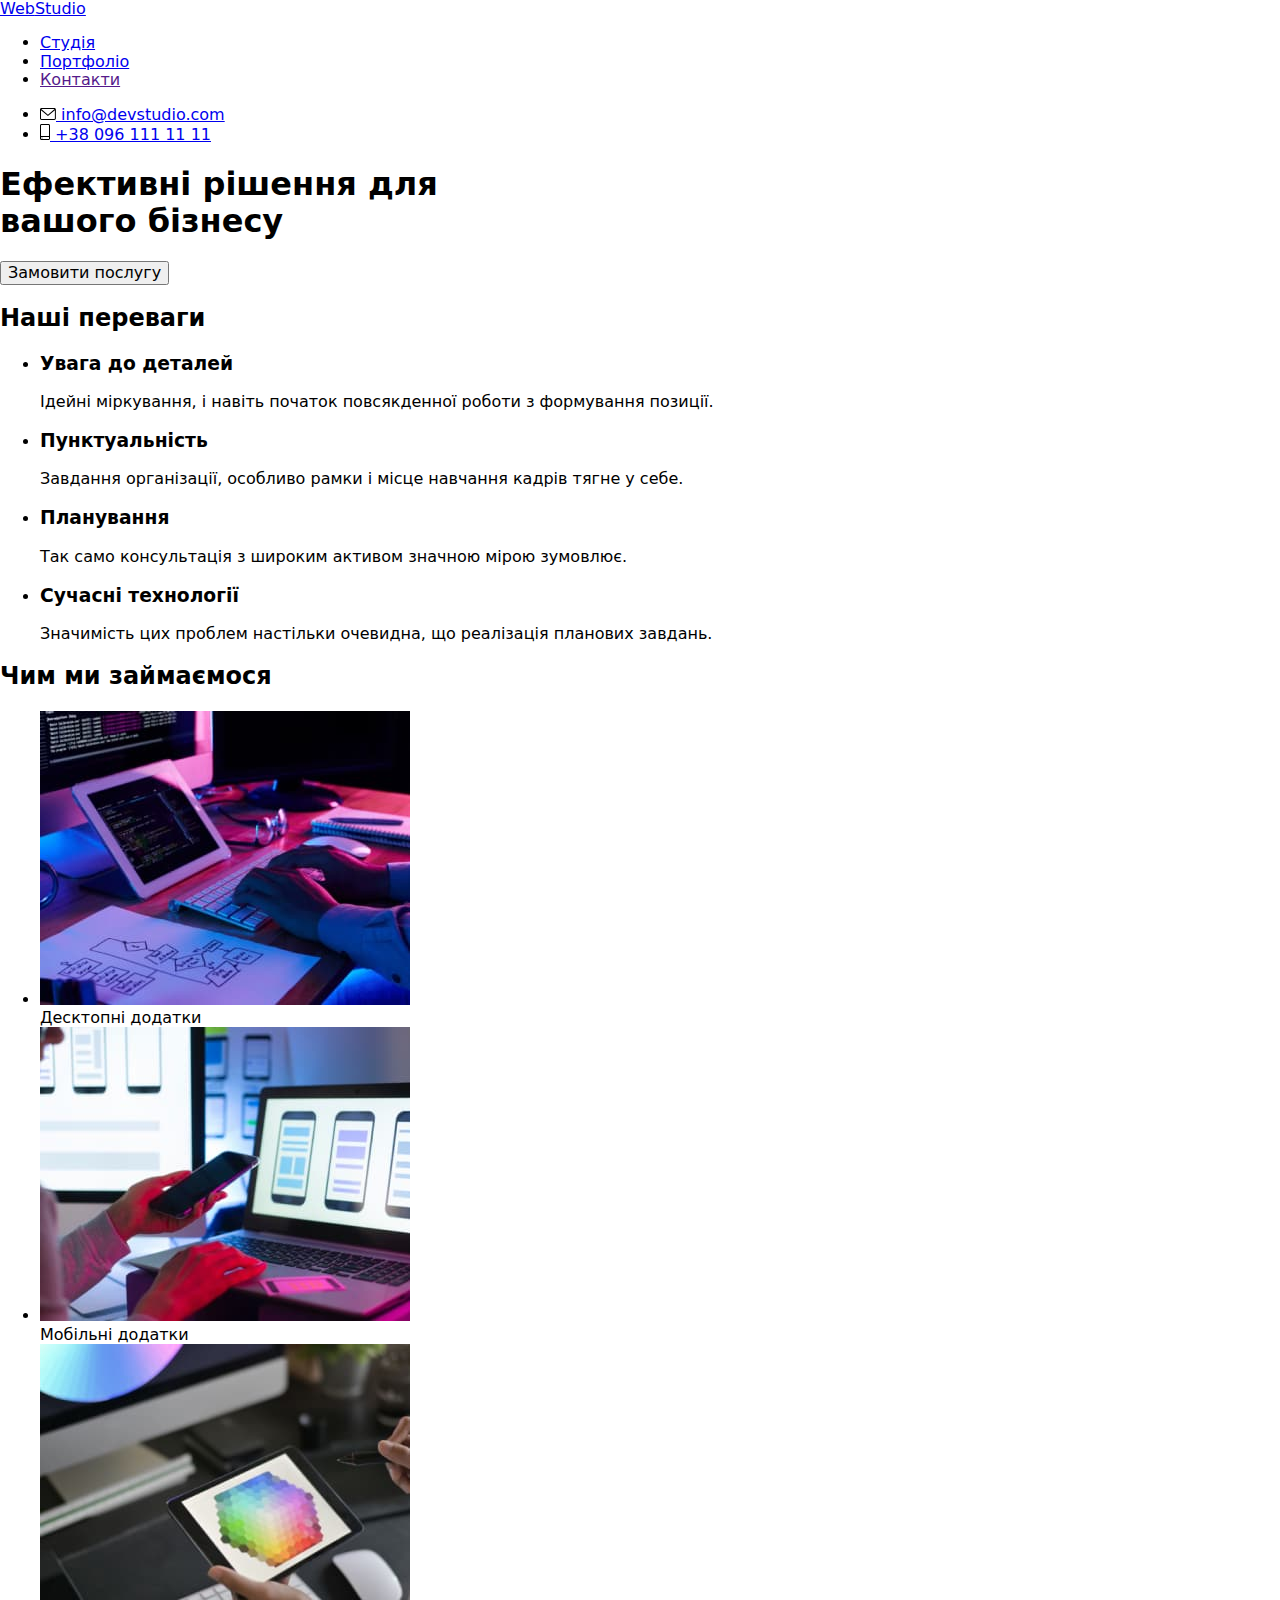
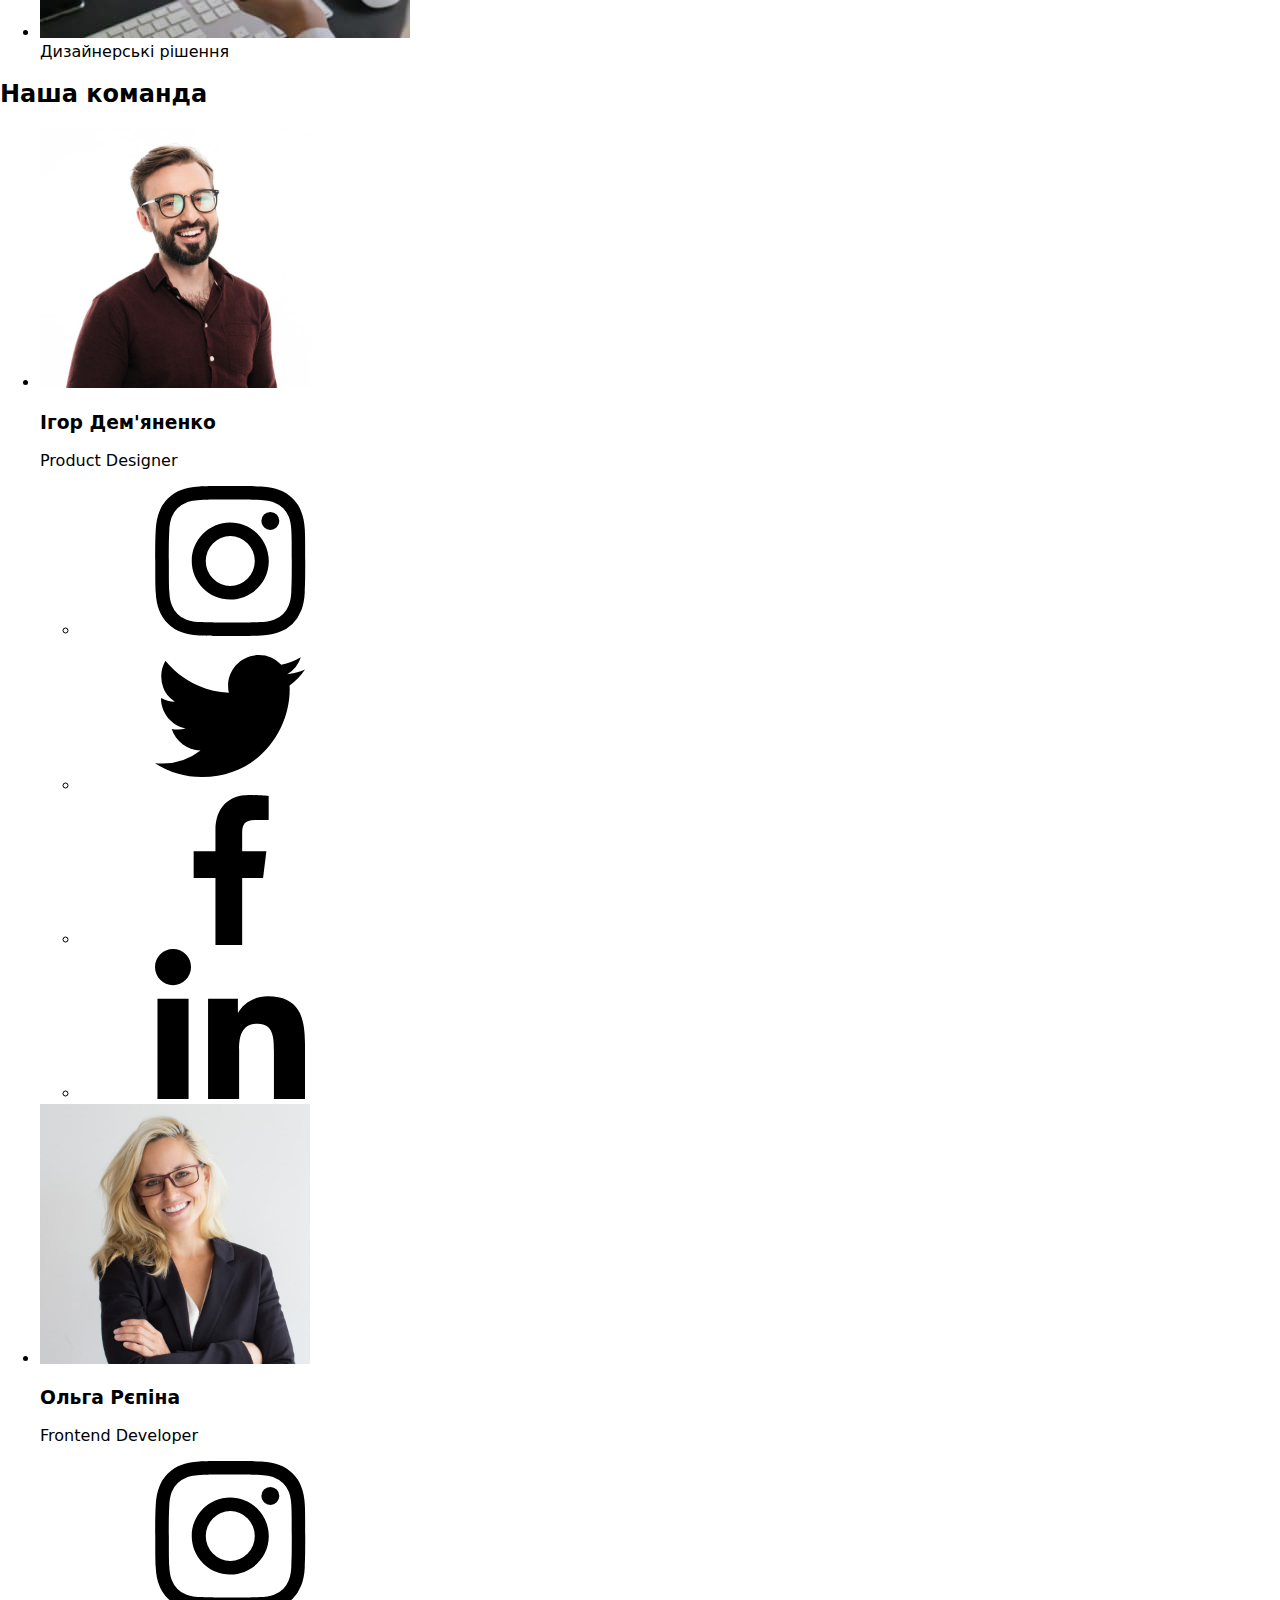
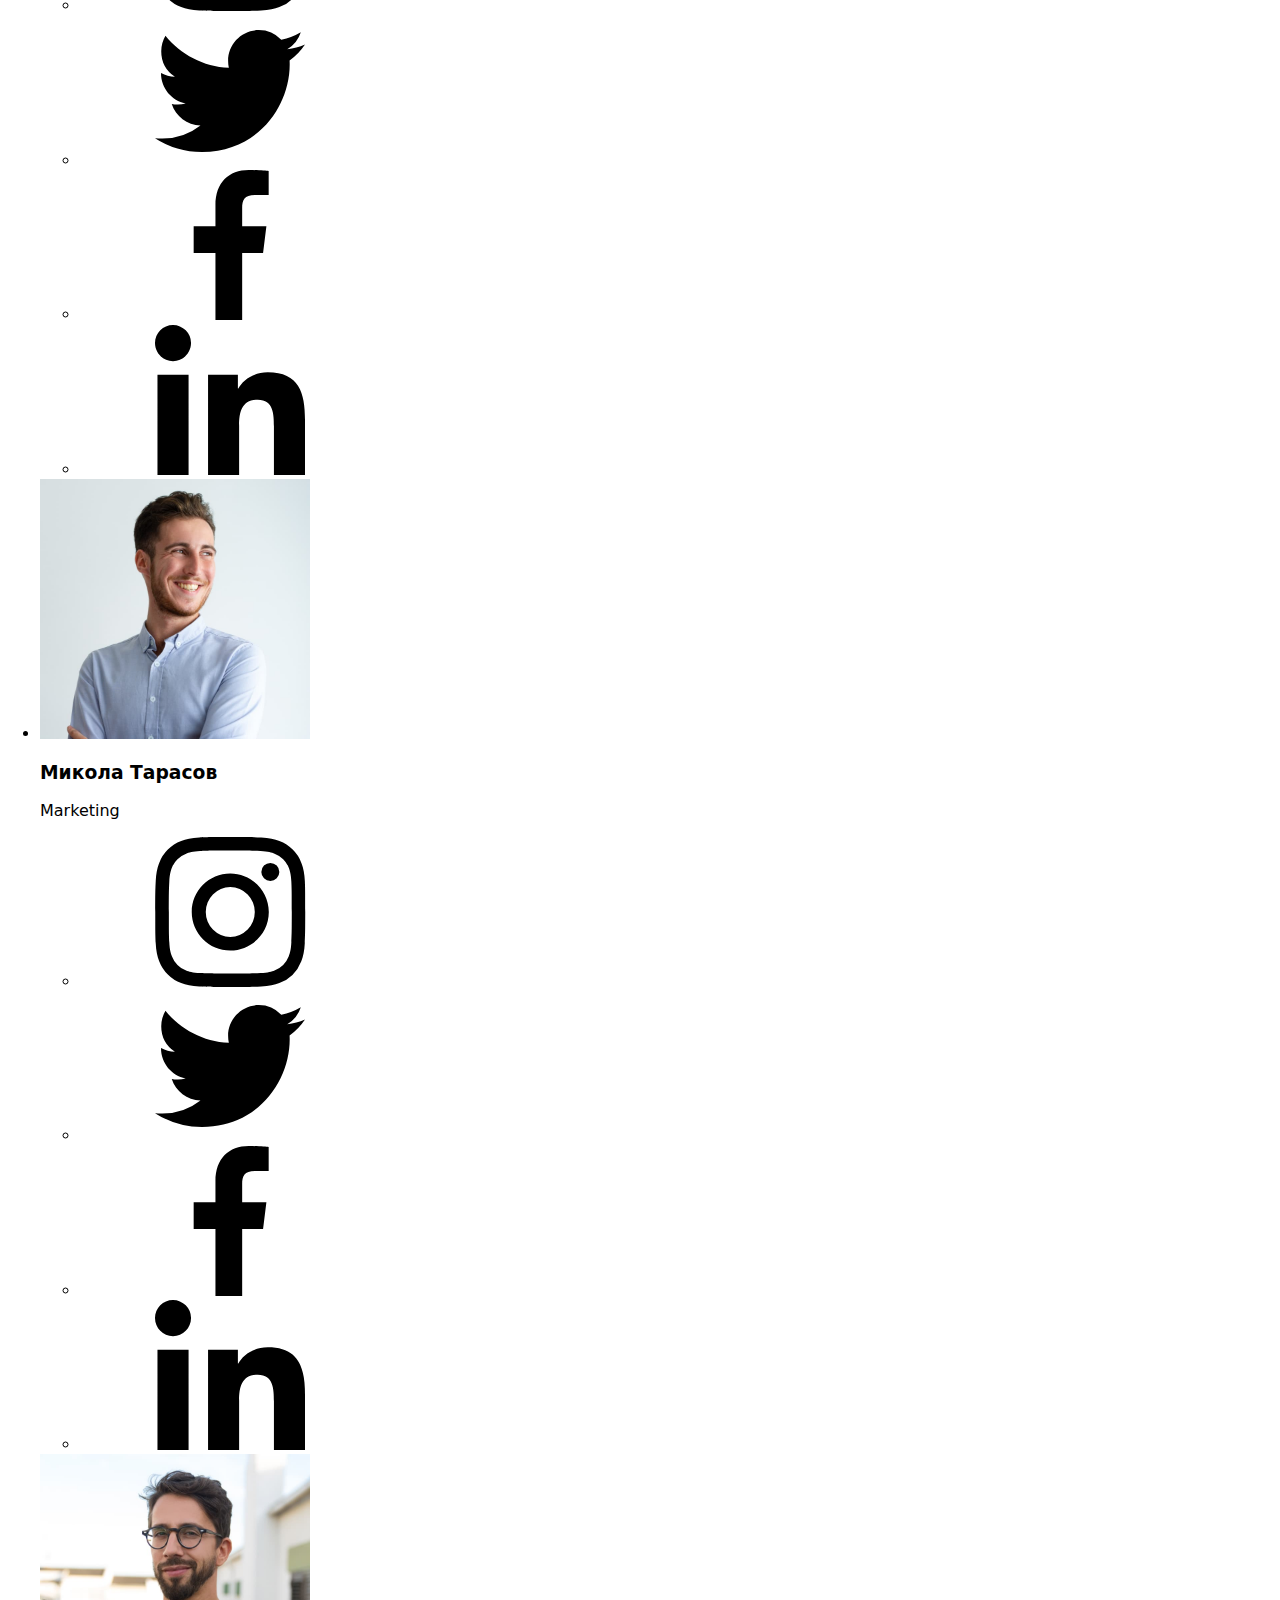
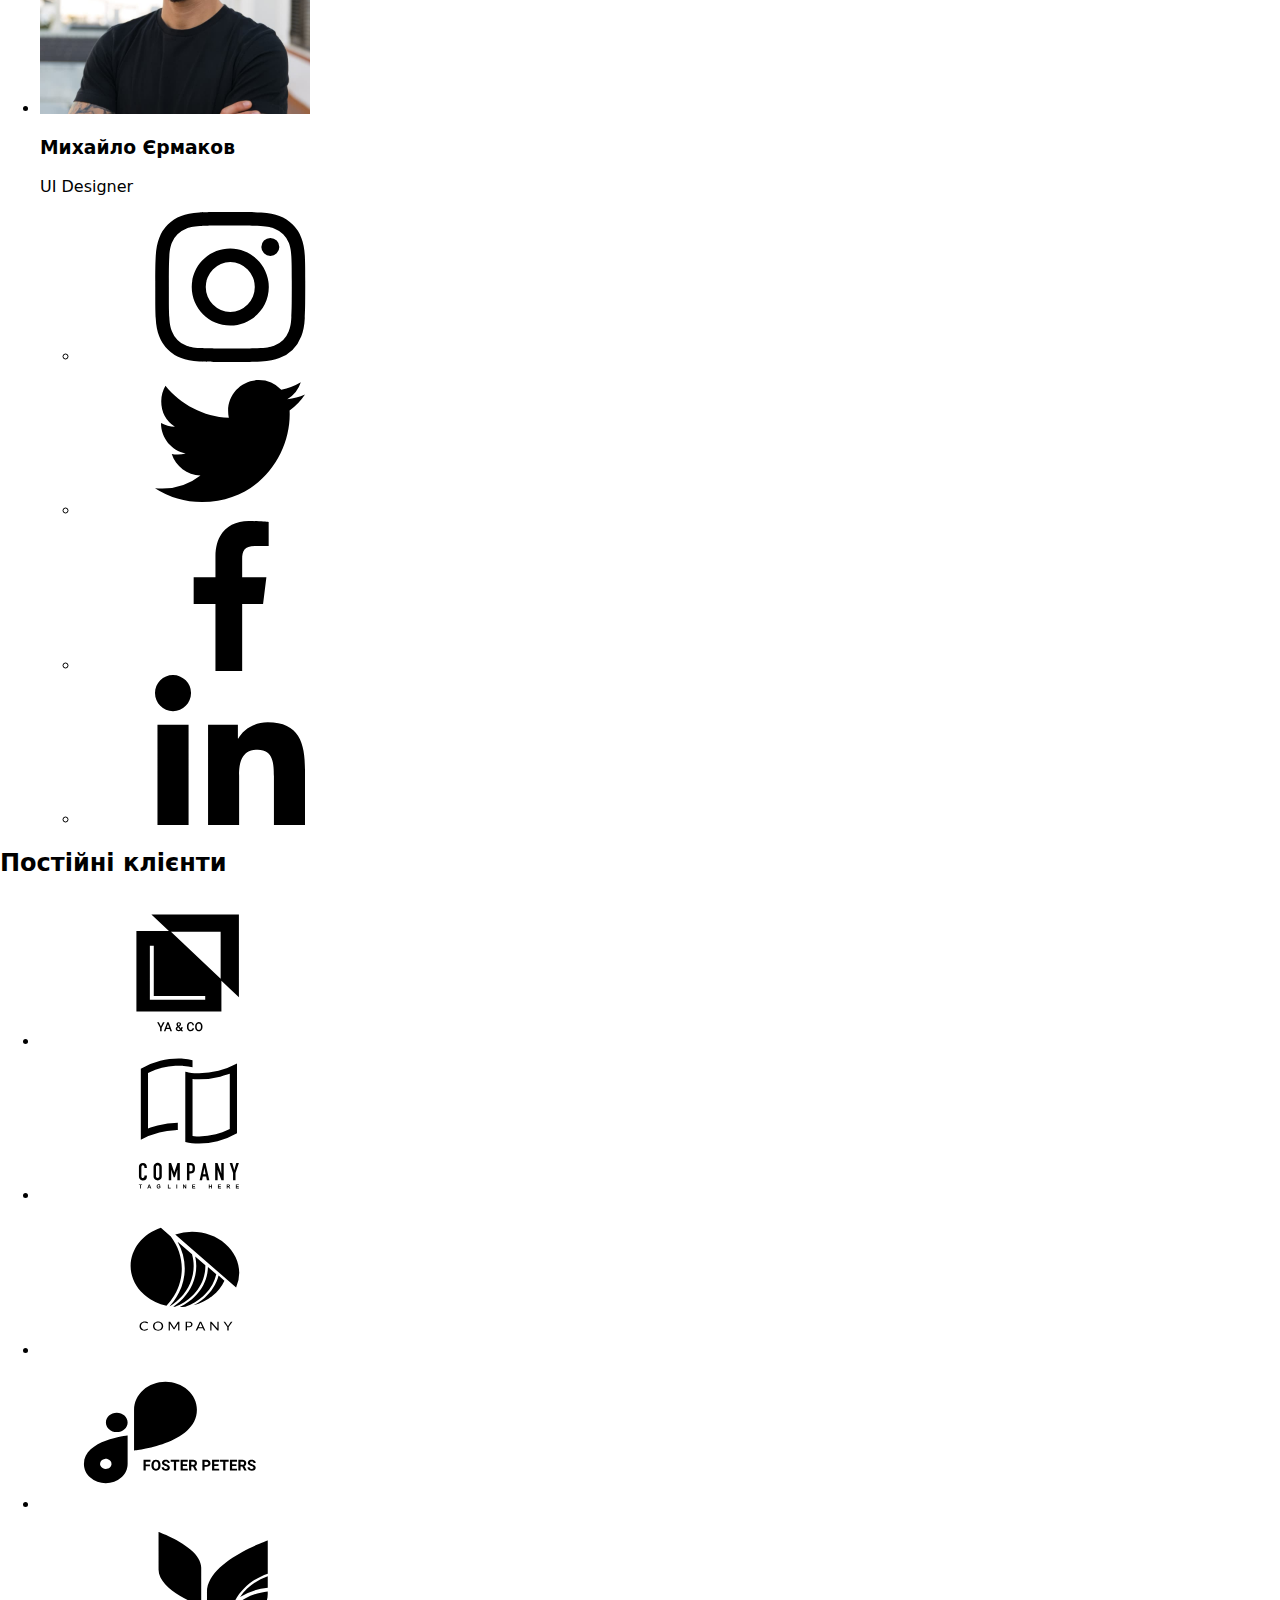
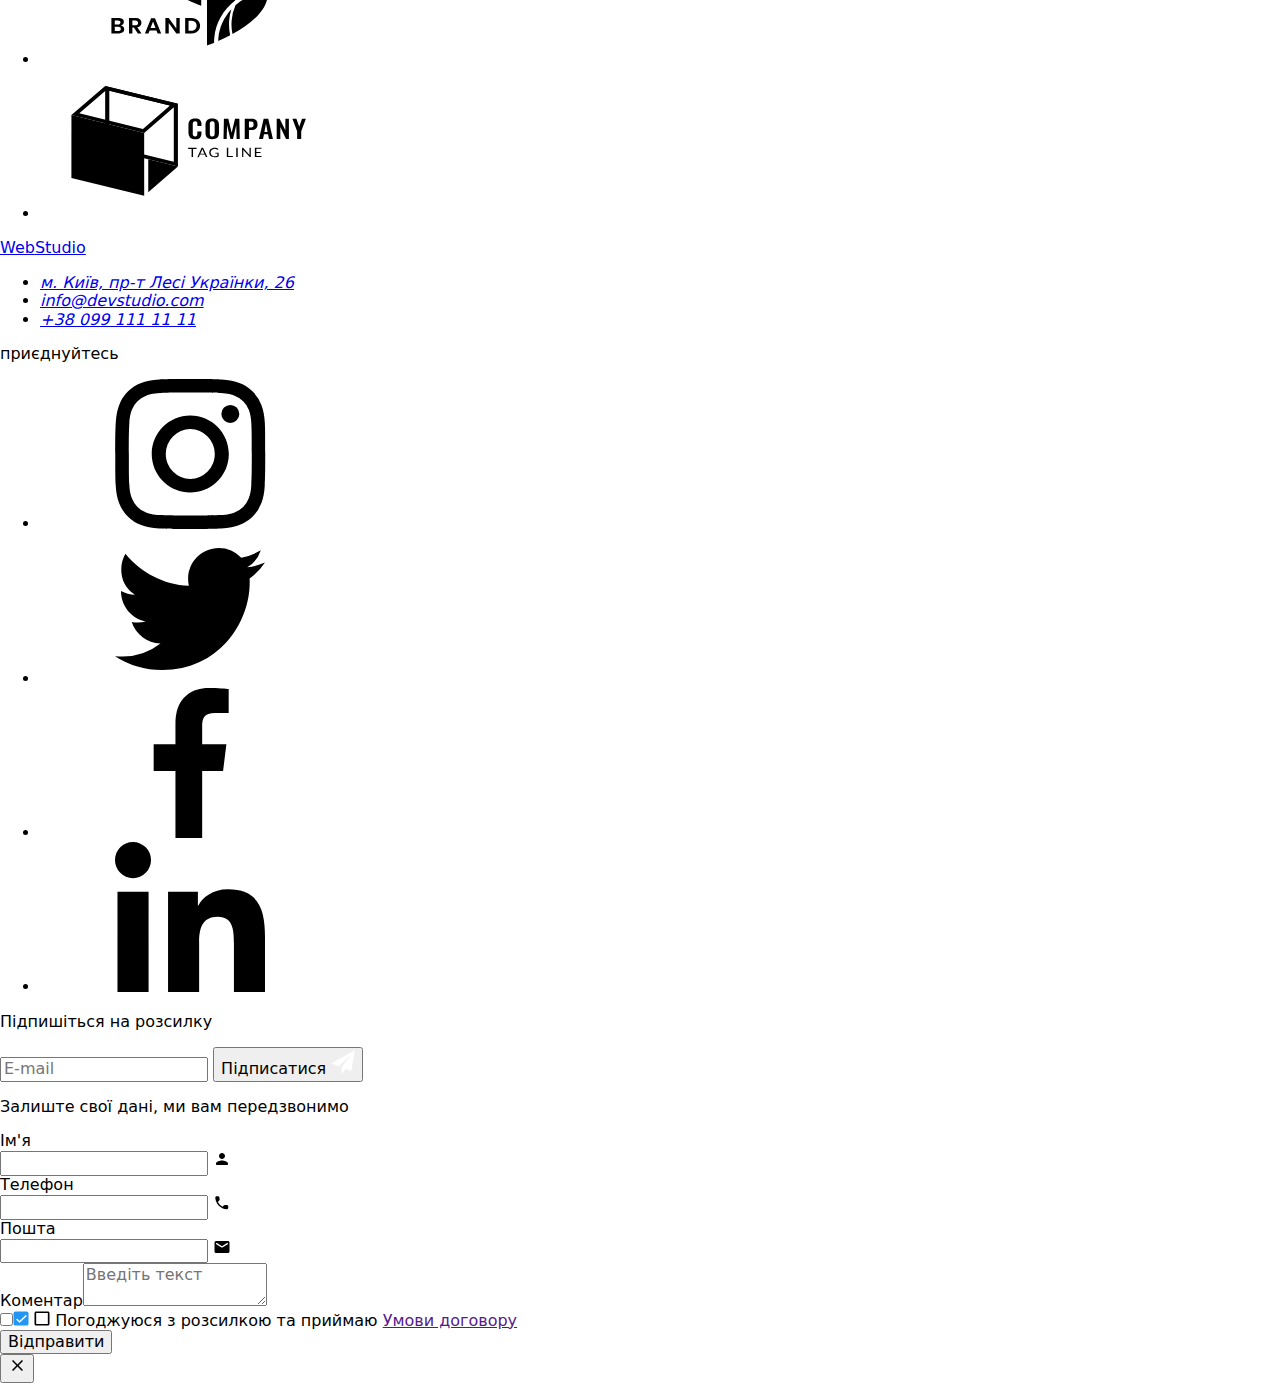
==== index.html @ 8002e923 "adds basic files" ====
<!DOCTYPE html>
<html lang="uk">
  <head>
    <meta charset="UTF-8" />
    <meta http-equiv="X-UA-Compatible" content="IE=edge" />
    <meta name="viewport" content="width=device-width, initial-scale=1.0" />
    <title>WebStudio</title>
    <link rel="preconnect" href="https://fonts.googleapis.com" />
    <link rel="preconnect" href="https://fonts.gstatic.com" crossorigin />
    <link
      href="https://fonts.googleapis.com/css2?family=Raleway:wght@700&family=Roboto:wght@400;500;700;900&display=swap"
      rel="stylesheet"
    />
    <link
      rel="stylesheet"
      href="https://cdnjs.cloudflare.com/ajax/libs/modern-normalize/1.1.0/modern-normalize.min.css"
    />
    <link rel="stylesheet" href="./dist/css/main.min.css" />
  </head>
  <body>
    <!-- шапка -->
    <header class="page-header">
      <div class="container">
        <nav class="header-nav">
          <a class="link logo" href="./index.html "> <span class="logo-start">Web</span>Studio</a>
          <ul class="list site-nav">
            <li class="item">
              <a class="link current" href="./index.html">Студія</a>
            </li>
            <li class="item">
              <a class="link" href="./portfolio.html">Портфоліо</a>
            </li>
            <li class="item"><a class="link" href="">Контакти</a></li>
          </ul>
        </nav>
        <ul class="list contacts-nav">
          <li class="item">
            <a class="link" href="mailto:info@devstudio.com">
              <svg width="16" height="12" class="envelope">
                <use href="./images/icons.svg/symbol-defs.svg#icon-envelope"></use>
              </svg>
              info@devstudio.com</a
            >
          </li>
          <li class="item">
            <a class="link" href="tel:+380961111111">
              <svg width="10" height="16" class="phone">
                <use href="./images/icons.svg/symbol-defs.svg#icon-phone"></use>
              </svg>
              +38 096 111 11 11</a
            >
          </li>
        </ul>
      </div>
    </header>
    <!-- main block -->
    <main>
      <!-- Hero -->
      <section class="hero section overlay">
        <div class="container">
          <h1 class="hero-title">
            Ефективні рішення для <br />
            вашого бізнесу
          </h1>
          <button type="button" class="hero-button" data-modal-open>Замовити послугу</button>
        </div>
      </section>
      <!-- Advantages -->
      <section class="advantages section">
        <div class="container">
          <h2 class="title visually-hidden">Нашi переваги</h2>
          <ul class="list">
            <li class="box icon-antenna">
              <h3 class="subtitle">Увага до деталей</h3>
              <p class="text">
                Ідейні міркування, і навіть початок повсякденної роботи з формування позиції.
              </p>
            </li>
            <li class="box icon-clock">
              <h3 class="subtitle">Пунктуальнiсть</h3>
              <p class="text">
                Завдання організації, особливо рамки і місце навчання кадрів тягне у себе.
              </p>
            </li>
            <li class="box icon-diagram">
              <h3 class="subtitle">Планування</h3>
              <p class="text">Так само консультація з широким активом значною мірою зумовлює.</p>
            </li>
            <li class="box icon-astronaut">
              <h3 class="subtitle">Сучаснi технологiї</h3>
              <p class="text">
                Значимість цих проблем настільки очевидна, що реалізація планових завдань.
              </p>
            </li>
          </ul>
        </div>
      </section>
      <!-- Specialization -->
      <section class="specialization section">
        <div class="container">
          <h2 class="title">Чим ми займаємося</h2>
          <ul class="list">
            <li class="item">
              <div class="thumb">
                <img
                  class="image"
                  src="./images/writing_code.jpg"
                  alt="Створюється розмітка макета"
                  width="370"
                  height="294"
                />
                <div class="thumb-description">Десктопні додатки</div>
              </div>
            </li>
            <li class="item">
              <div class="thumb">
                <img
                  class="image"
                  src="./images/choosing_interface.jpg"
                  alt="Вибирається інтерфейс"
                  width="370"
                  height="294"
                />
                <div class="thumb-description">Мобільні додатки</div>
              </div>
            </li>
            <li class="item">
              <div class="thumb">
                <img
                  class="image"
                  src="./images/choosing_color.jpg"
                  alt="Вибирається колір"
                  width="370"
                  height="294"
                />
                <div class="thumb-description">Дизайнерські рішення</div>
              </div>
            </li>
          </ul>
        </div>
      </section>
      <!-- Team -->
      <section class="team section">
        <div class="container">
          <h2 class="title">Наша команда</h2>
          <ul class="list">
            <li class="card">
              <img
                class="image"
                src="./images/img-1.jpg"
                alt="Фото Ігоря Дем'яненко"
                width="270"
                height="260"
              />
              <div class="about">
                <h3 class="subtitle">Ігор Дем'яненко</h3>
                <p class="position" lang="en">Product Designer</p>
                <ul class="list social-links">
                  <li class="item">
                    <a href="" class="link">
                      <svg class="social-links-logo">
                        <use href="./images/icons.svg/symbol-defs.svg#icon-instagram"></use>
                      </svg>
                    </a>
                  </li>
                  <li class="item">
                    <a href="" class="link">
                      <svg class="social-links-logo">
                        <use href="./images/icons.svg/symbol-defs.svg#icon-twitter"></use>
                      </svg>
                    </a>
                  </li>
                  <li class="item">
                    <a href="" class="link">
                      <svg class="social-links-logo">
                        <use href="./images/icons.svg/symbol-defs.svg#icon-facebook"></use>
                      </svg>
                    </a>
                  </li>
                  <li class="item">
                    <a href="" class="link">
                      <svg class="social-links-logo">
                        <use href="./images/icons.svg/symbol-defs.svg#icon-linkedin"></use>
                      </svg>
                    </a>
                  </li>
                </ul>
              </div>
            </li>
            <li class="card">
              <img
                class="image"
                src="./images/img-2.jpg"
                alt="Фото Ольги Рєпіної"
                width="270"
                height="260"
              />
              <div class="about">
                <h3 class="subtitle">Ольга Рєпіна</h3>
                <p class="position" lang="en">Frontend Developer</p>
                <ul class="list social-links">
                  <li class="item">
                    <a href="" class="link">
                      <svg class="social-links-logo">
                        <use href="./images/icons.svg/symbol-defs.svg#icon-instagram"></use>
                      </svg>
                    </a>
                  </li>
                  <li class="item">
                    <a href="" class="link">
                      <svg class="social-links-logo">
                        <use href="./images/icons.svg/symbol-defs.svg#icon-twitter"></use>
                      </svg>
                    </a>
                  </li>
                  <li class="item">
                    <a href="" class="link">
                      <svg class="social-links-logo">
                        <use href="./images/icons.svg/symbol-defs.svg#icon-facebook"></use>
                      </svg>
                    </a>
                  </li>
                  <li class="item">
                    <a href="" class="link">
                      <svg class="social-links-logo">
                        <use href="./images/icons.svg/symbol-defs.svg#icon-linkedin"></use>
                      </svg>
                    </a>
                  </li>
                </ul>
              </div>
            </li>
            <li class="card">
              <img
                class="image"
                src="./images/img-3.jpg"
                alt="Фото Миколи Тарасова"
                width="270"
                height="260"
              />
              <div class="about">
                <h3 class="subtitle">Микола Тарасов</h3>
                <p class="position" lang="en">Marketing</p>
                <ul class="list social-links">
                  <li class="item">
                    <a href="" class="link">
                      <svg class="social-links-logo">
                        <use href="./images/icons.svg/symbol-defs.svg#icon-instagram"></use>
                      </svg>
                    </a>
                  </li>
                  <li class="item">
                    <a href="" class="link">
                      <svg class="social-links-logo">
                        <use href="./images/icons.svg/symbol-defs.svg#icon-twitter"></use>
                      </svg>
                    </a>
                  </li>
                  <li class="item">
                    <a href="" class="link">
                      <svg class="social-links-logo">
                        <use href="./images/icons.svg/symbol-defs.svg#icon-facebook"></use>
                      </svg>
                    </a>
                  </li>
                  <li class="item">
                    <a href="" class="link">
                      <svg class="social-links-logo">
                        <use href="./images/icons.svg/symbol-defs.svg#icon-linkedin"></use>
                      </svg>
                    </a>
                  </li>
                </ul>
              </div>
            </li>
            <li class="card">
              <img
                class="image"
                src="./images/img-4.jpg"
                alt="Фото Михайла Єрмакова"
                width="270"
                height="260"
              />
              <div class="about">
                <h3 class="subtitle">Михайло Єрмаков</h3>
                <p class="position" lang="en">UI Designer</p>
                <ul class="list social-links">
                  <li class="item">
                    <a href="" class="link">
                      <svg class="social-links-logo">
                        <use href="./images/icons.svg/symbol-defs.svg#icon-instagram"></use>
                      </svg>
                    </a>
                  </li>
                  <li class="item">
                    <a href="" class="link">
                      <svg class="social-links-logo">
                        <use href="./images/icons.svg/symbol-defs.svg#icon-twitter"></use>
                      </svg>
                    </a>
                  </li>
                  <li class="item">
                    <a href="" class="link">
                      <svg class="social-links-logo">
                        <use href="./images/icons.svg/symbol-defs.svg#icon-facebook"></use>
                      </svg>
                    </a>
                  </li>
                  <li class="item">
                    <a href="" class="link">
                      <svg class="social-links-logo">
                        <use href="./images/icons.svg/symbol-defs.svg#icon-linkedin"></use>
                      </svg>
                    </a>
                  </li>
                </ul>
              </div>
            </li>
          </ul>
        </div>
      </section>
      <!-- Clients -->
      <section class="section clients">
        <div class="container">
          <h2 class="title">Постійні клієнти</h2>
          <ul class="list clients-list">
            <li class="item">
              <a href="" class="link">
                <svg class="clients-logo">
                  <use href="./images/icons.svg/symbol-defs.svg#icon-logo-1"></use>
                </svg>
              </a>
            </li>
            <li class="item">
              <a href="" class="link">
                <svg class="clients-logo">
                  <use href="./images/icons.svg/symbol-defs.svg#icon-logo-2"></use>
                </svg>
              </a>
            </li>
            <li class="item">
              <a href="" class="link">
                <svg class="clients-logo">
                  <use href="./images/icons.svg/symbol-defs.svg#icon-logo-3"></use>
                </svg>
              </a>
            </li>
            <li class="item">
              <a href="" class="link">
                <svg class="clients-logo">
                  <use href="./images/icons.svg/symbol-defs.svg#icon-logo-4"></use>
                </svg>
              </a>
            </li>
            <li class="item">
              <a href="" class="link">
                <svg class="clients-logo">
                  <use href="./images/icons.svg/symbol-defs.svg#icon-logo-5"></use>
                </svg>
              </a>
            </li>
            <li class="item">
              <a href="" class="link">
                <svg class="clients-logo">
                  <use href="./images/icons.svg/symbol-defs.svg#icon-logo-6"></use>
                </svg>
              </a>
            </li>
          </ul>
        </div>
      </section>
    </main>
    <!-- Footer -->
    <footer class="page-footer">
      <div class="container">
        <div>
          <a class="link logo" href="./index.html"
            ><span class="logo-start">Web</span><span class="logo-end">Studio</span></a
          >
          <address class="address-nav">
            <ul class="list">
              <li class="item">
                <a
                  class="link map"
                  href="https://goo.gl/maps/hFDBtTGMjcZhoMpHA"
                  target="_blank"
                  rel="noopener noreferrer nofollow"
                >
                  м. Київ, пр-т Лесі Українки, 26</a
                >
              </li>
              <li class="item">
                <a class="link contact" href="mailto:info@devstudio.com">info@devstudio.com</a>
              </li>
              <li class="item">
                <a class="link contact" href="tel:+380991111111">+38 099 111 11 11</a>
              </li>
            </ul>
          </address>
        </div>

        <div class="join-us">
          <p class="join-us-title">приєднуйтесь</p>
          <ul class="list social-links">
            <li class="item">
              <a href="" class="link">
                <svg class="social-links-logo">
                  <use href="./images/icons.svg/symbol-defs.svg#icon-instagram"></use>
                </svg>
              </a>
            </li>
            <li class="item">
              <a href="" class="link">
                <svg class="social-links-logo">
                  <use href="./images/icons.svg/symbol-defs.svg#icon-twitter"></use>
                </svg>
              </a>
            </li>
            <li class="item">
              <a href="" class="link">
                <svg class="social-links-logo">
                  <use href="./images/icons.svg/symbol-defs.svg#icon-facebook"></use>
                </svg>
              </a>
            </li>
            <li class="item">
              <a href="" class="link">
                <svg class="social-links-logo">
                  <use href="./images/icons.svg/symbol-defs.svg#icon-linkedin"></use>
                </svg>
              </a>
            </li>
          </ul>
        </div>
        <div class="follow-us">
          <p class="follow-us-title">Підпишіться на розсилку</p>
          <form name="follow-us" class="follow-us-form">
            <label name="email" for="email"></label>
            <input
              type="email"
              name="email"
              placeholder="E-mail"
              class="follow-us-input"
              id="email"
            />
            <button type="submit" class="send-btn">
              Підписатися
              <svg class="send-icon" width="24" height="24">
                <use href="./images/icons.svg/symbol-defs.svg#icon-send"></use>
              </svg>
            </button>
          </form>
        </div>
      </div>
    </footer>

    <div class="backdrop is-hidden" data-modal>
      <div class="modal">
        <p class="modal-title">Залиште свої дані, ми вам передзвонимо</p>
        <form name="modal-form" class="modal-form">
          <label name="name" class="form-label" for="user-name">Ім'я</label>
          <div class="form-field">
            <input type="text" name="name" class="form-input" id="user-name" />
            <svg class="icon" width="18" height="18">
              <use href="./images/icons.svg/symbol-defs.svg#icon-person"></use>
            </svg>
          </div>

          <label name="phone" class="form-label" for="phone-number">Телефон </label>
          <div class="form-field">
            <input type="tel" name="phone" class="form-input" id="phone-number" />
            <svg class="icon" width="18" height="18">
              <use href="./images/icons.svg/symbol-defs.svg#icon-telephone"></use>
            </svg>
          </div>

          <label name="email" class="form-label" for="email-address">Пошта</label>
          <div class="form-field">
            <input type="email" name="email" class="form-input" id="email-address" />
            <svg class="icon" width="18" height="18">
              <use href="./images/icons.svg/symbol-defs.svg#icon-email"></use>
            </svg>
          </div>
          <label name="comment" class="form-label"
            >Коментар<textarea
              type="text"
              class="form-textarea"
              placeholder="Введіть текст"
            ></textarea>
          </label>
          <div class="agreement-wrapper">
            <label name="agreement" class="agreement-label"
              ><input type="checkbox" name="agree" class="checkbox-input visually-hidden" /><svg
                class="icon-check"
                width="16"
                height="15"
              >
                <use href="./images/icons.svg/symbol-defs.svg#icon-check"></use>
              </svg>
              <svg class="icon-vector" width="16" height="15">
                <use href="./images/icons.svg/symbol-defs.svg#icon-vector"></use>
              </svg>

              Погоджуюся з розсилкою та приймаю
              <a href="" class="terms">Умови договору</a>
            </label>
          </div>

          <button type="submit" class="submit-btn">Відправити</button>
        </form>
        <button class="close-btn" data-modal-close>
          <svg class="close-btn-icon" width="18" height="18">
            <use href="./images/icons.svg/symbol-defs.svg#icon-close"></use>
          </svg>
        </button>
      </div>
    </div>
    <script src="./js/modal.js"></script>
  </body>
</html>
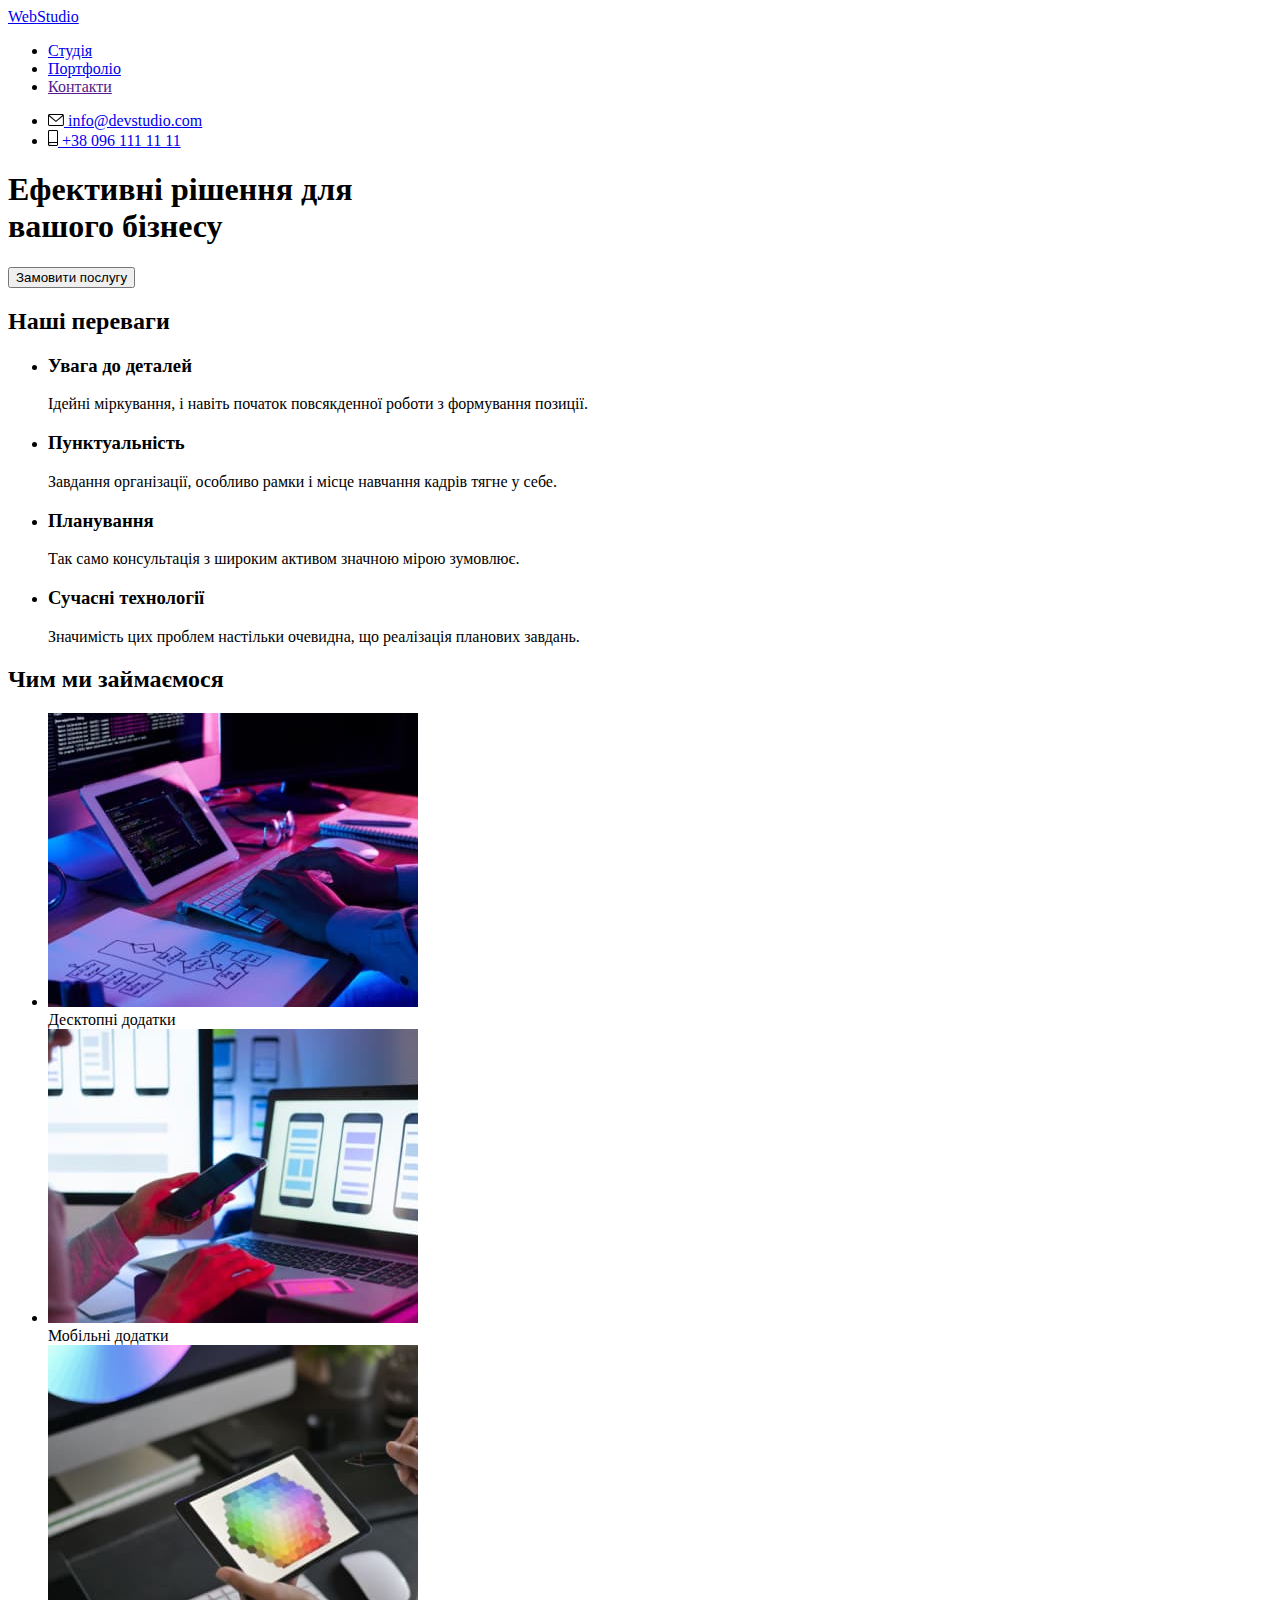
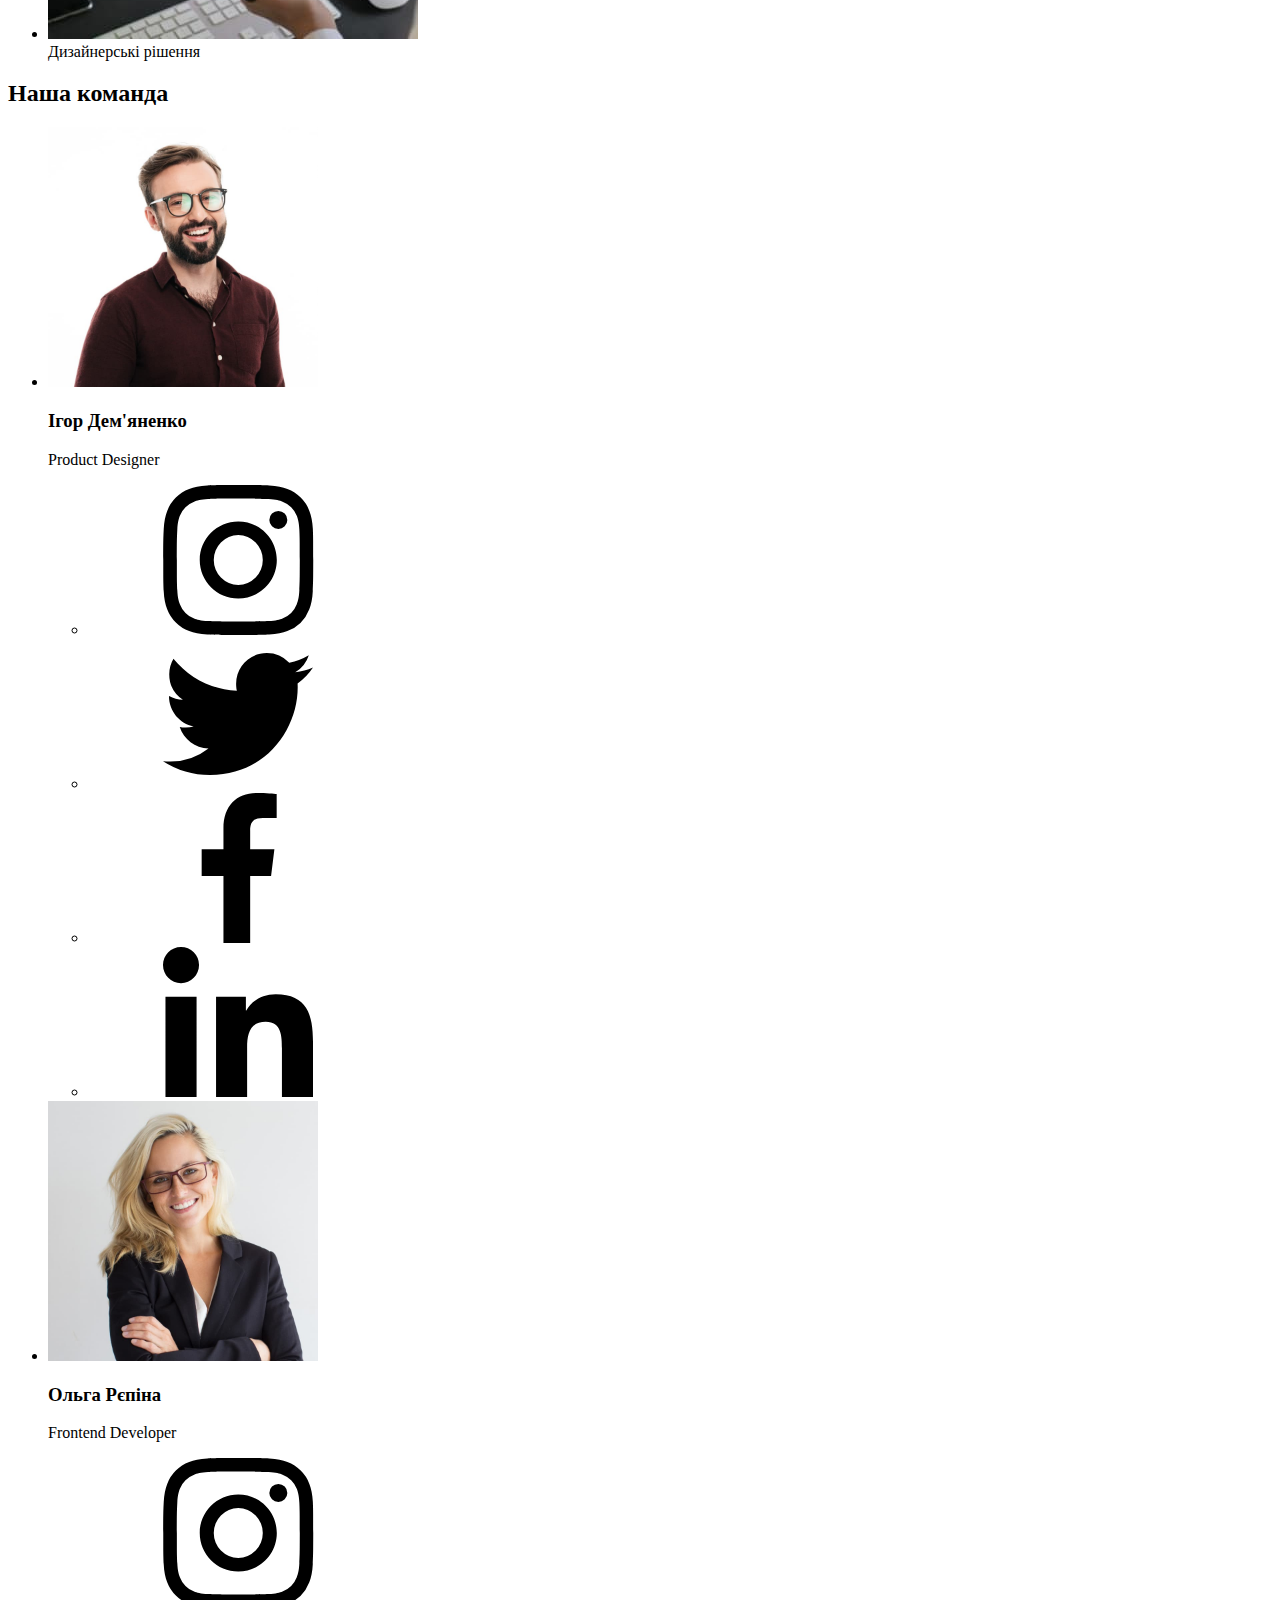
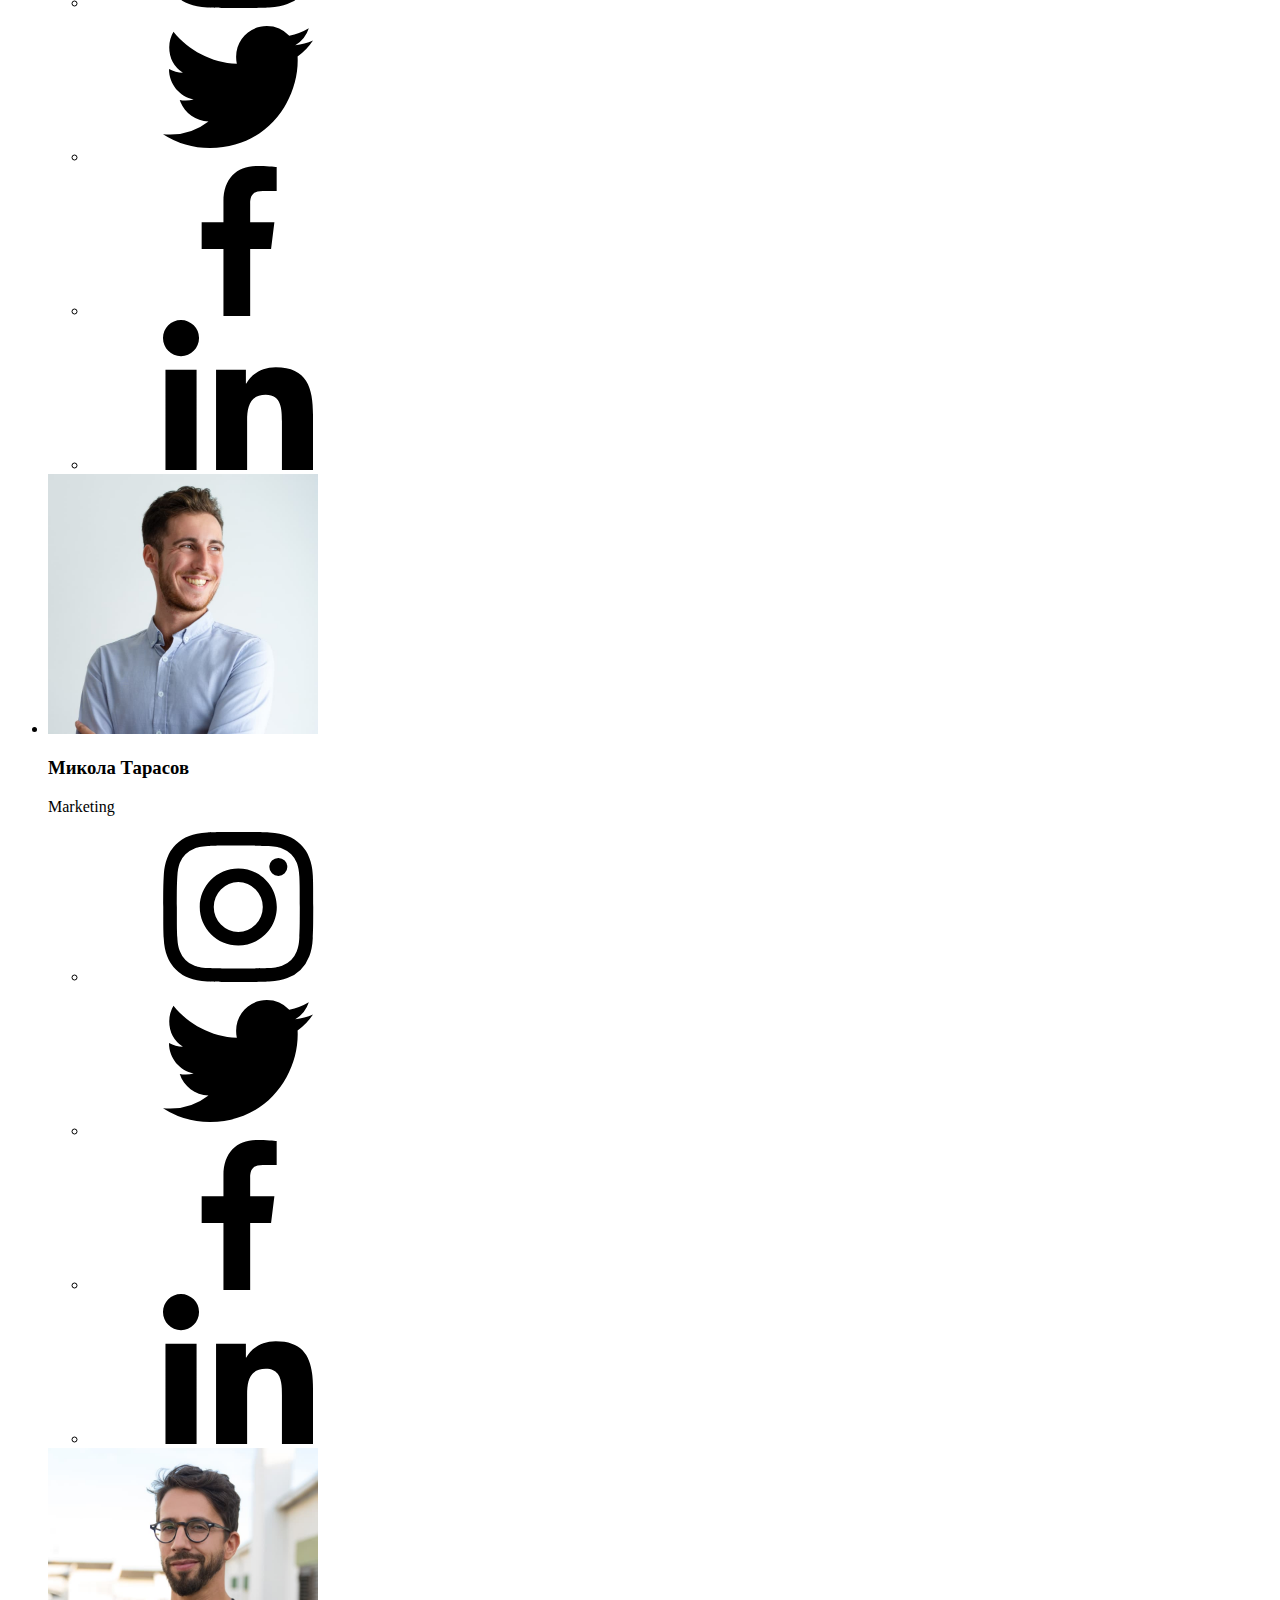
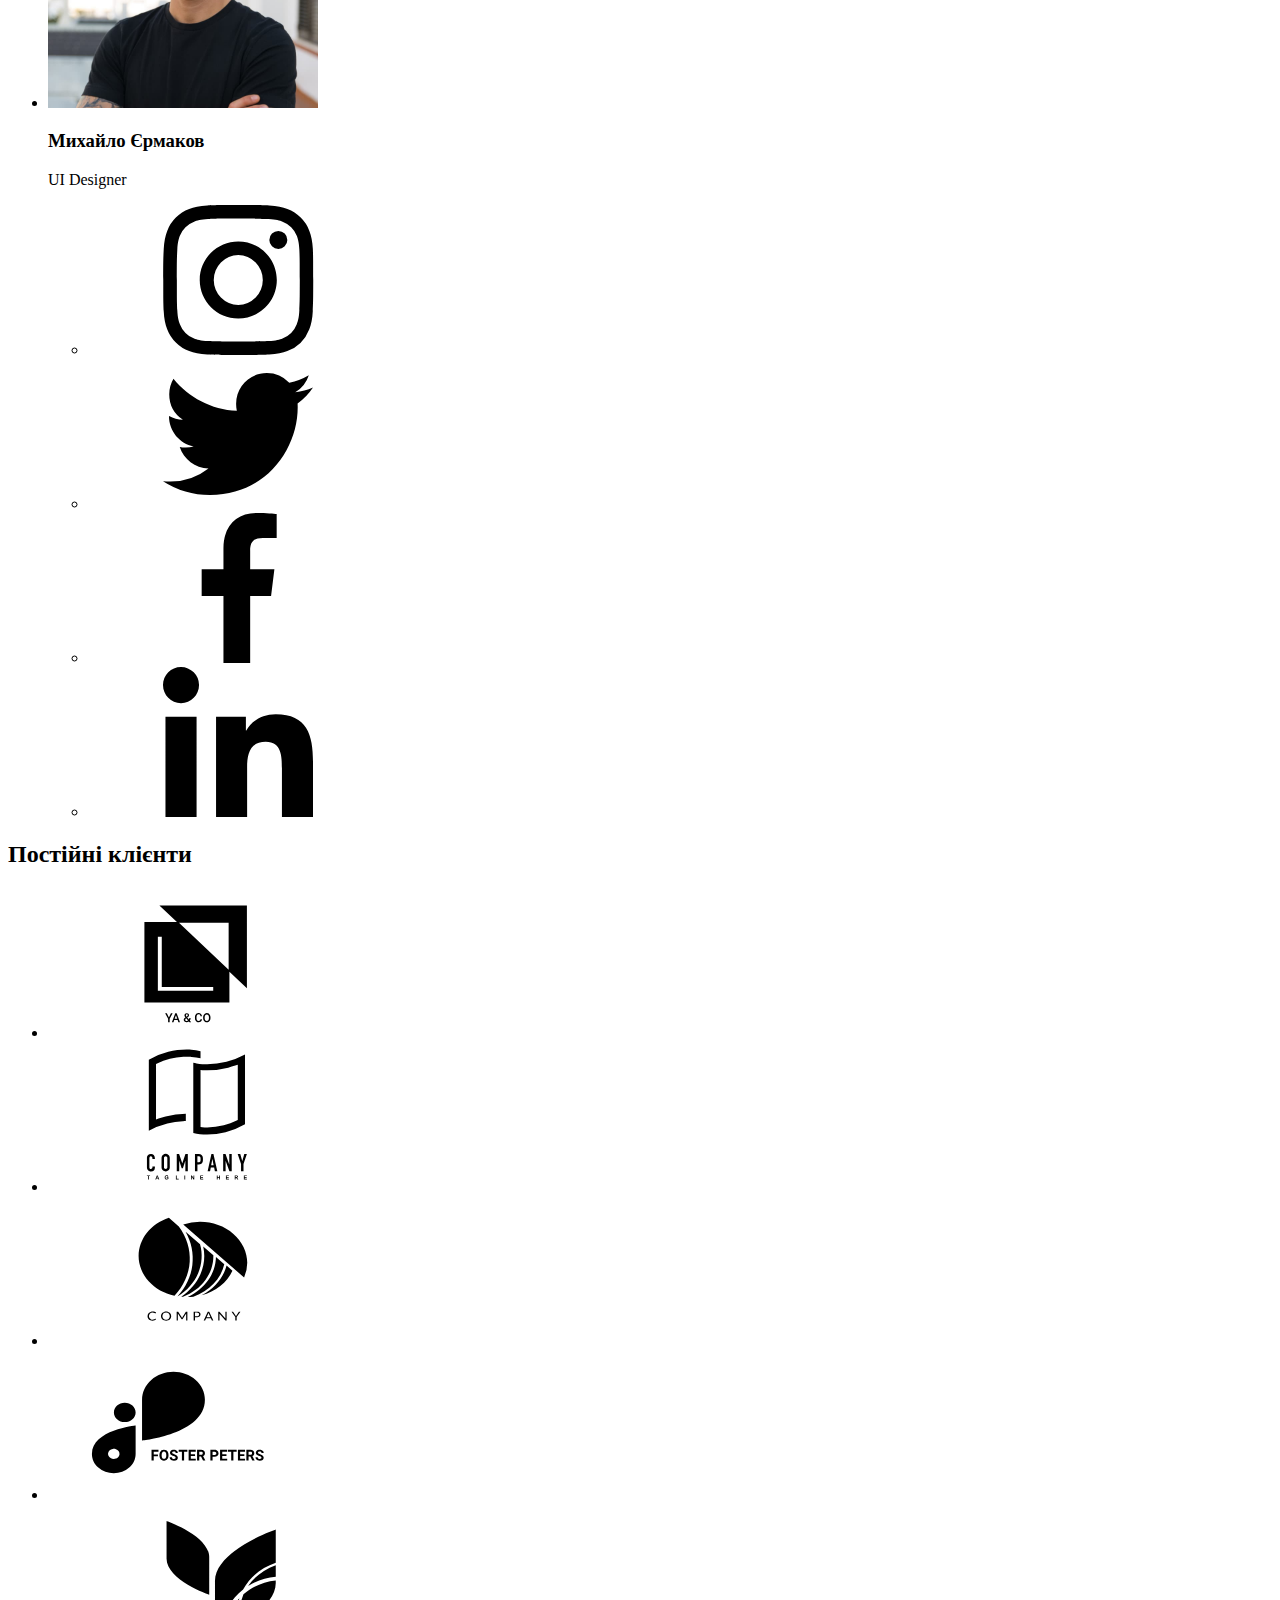
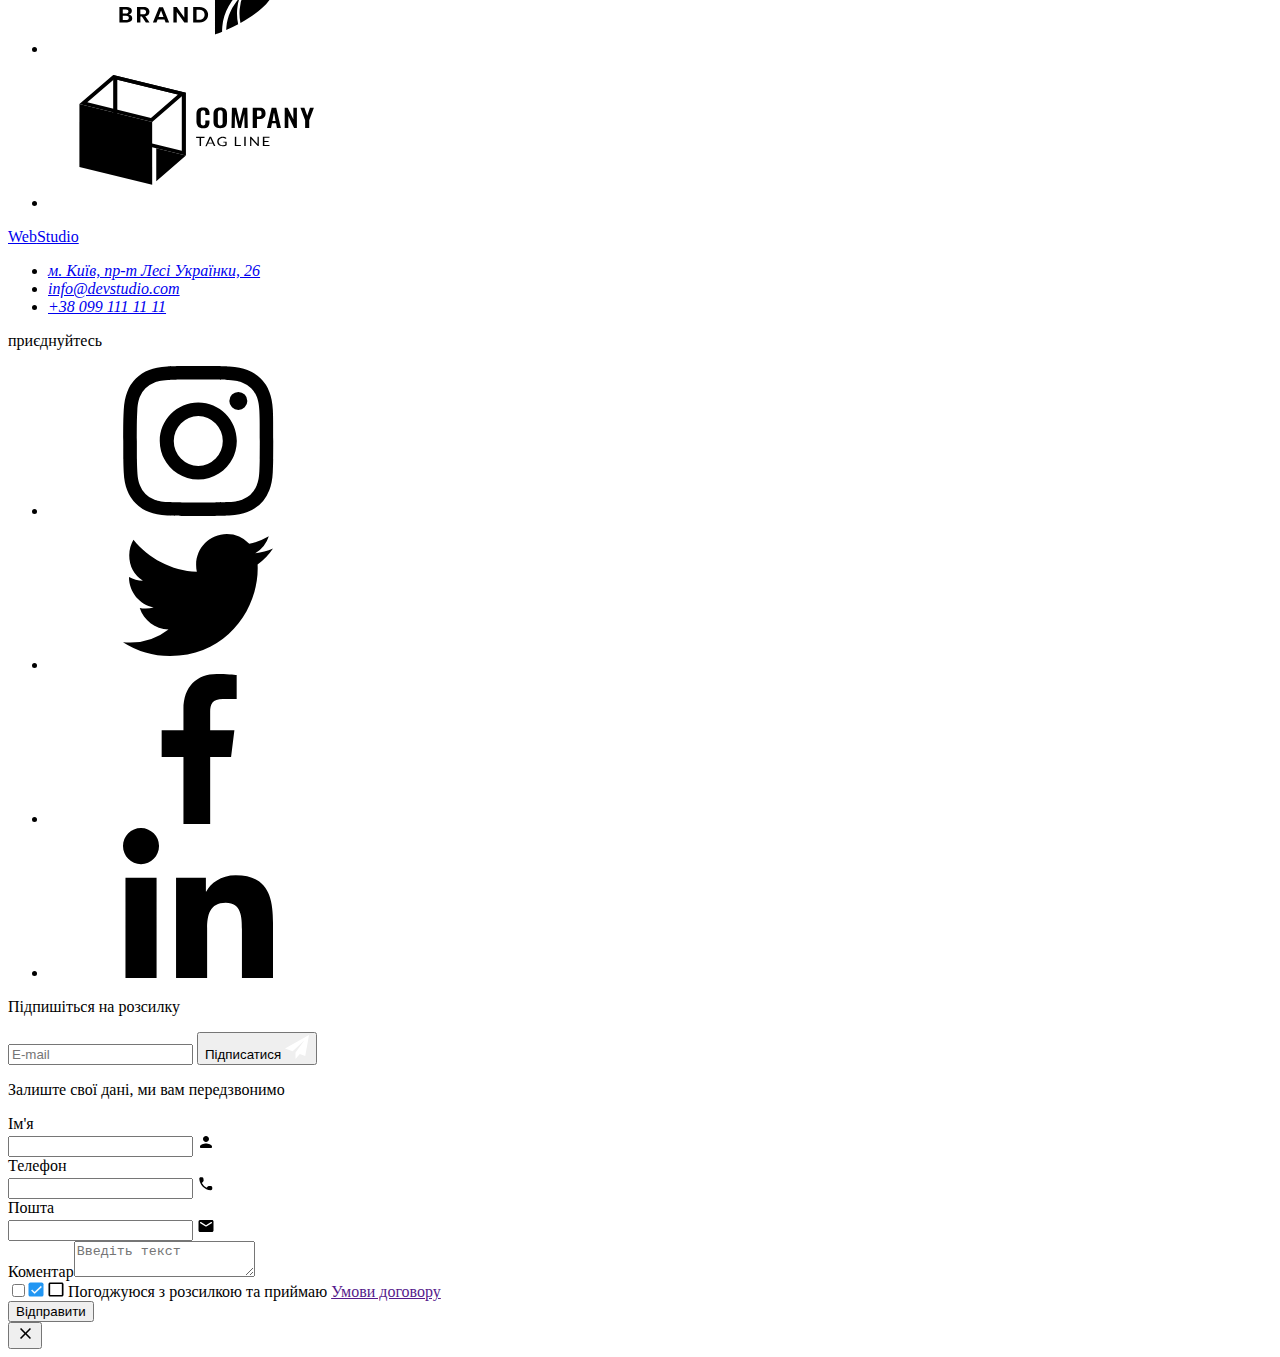
==== commit 16aa40f1: "adds utils, base, portfolio components" ====
--- a/index.html
+++ b/index.html
@@ -5,16 +5,6 @@
     <meta http-equiv="X-UA-Compatible" content="IE=edge" />
     <meta name="viewport" content="width=device-width, initial-scale=1.0" />
     <title>WebStudio</title>
-    <link rel="preconnect" href="https://fonts.googleapis.com" />
-    <link rel="preconnect" href="https://fonts.gstatic.com" crossorigin />
-    <link
-      href="https://fonts.googleapis.com/css2?family=Raleway:wght@700&family=Roboto:wght@400;500;700;900&display=swap"
-      rel="stylesheet"
-    />
-    <link
-      rel="stylesheet"
-      href="https://cdnjs.cloudflare.com/ajax/libs/modern-normalize/1.1.0/modern-normalize.min.css"
-    />
     <link rel="stylesheet" href="./dist/css/main.min.css" />
   </head>
   <body>
@@ -68,7 +58,7 @@
       <!-- Advantages -->
       <section class="advantages section">
         <div class="container">
-          <h2 class="title visually-hidden">Нашi переваги</h2>
+          <h2 class="title title--visually-hidden">Нашi переваги</h2>
           <ul class="list">
             <li class="box icon-antenna">
               <h3 class="subtitle">Увага до деталей</h3>
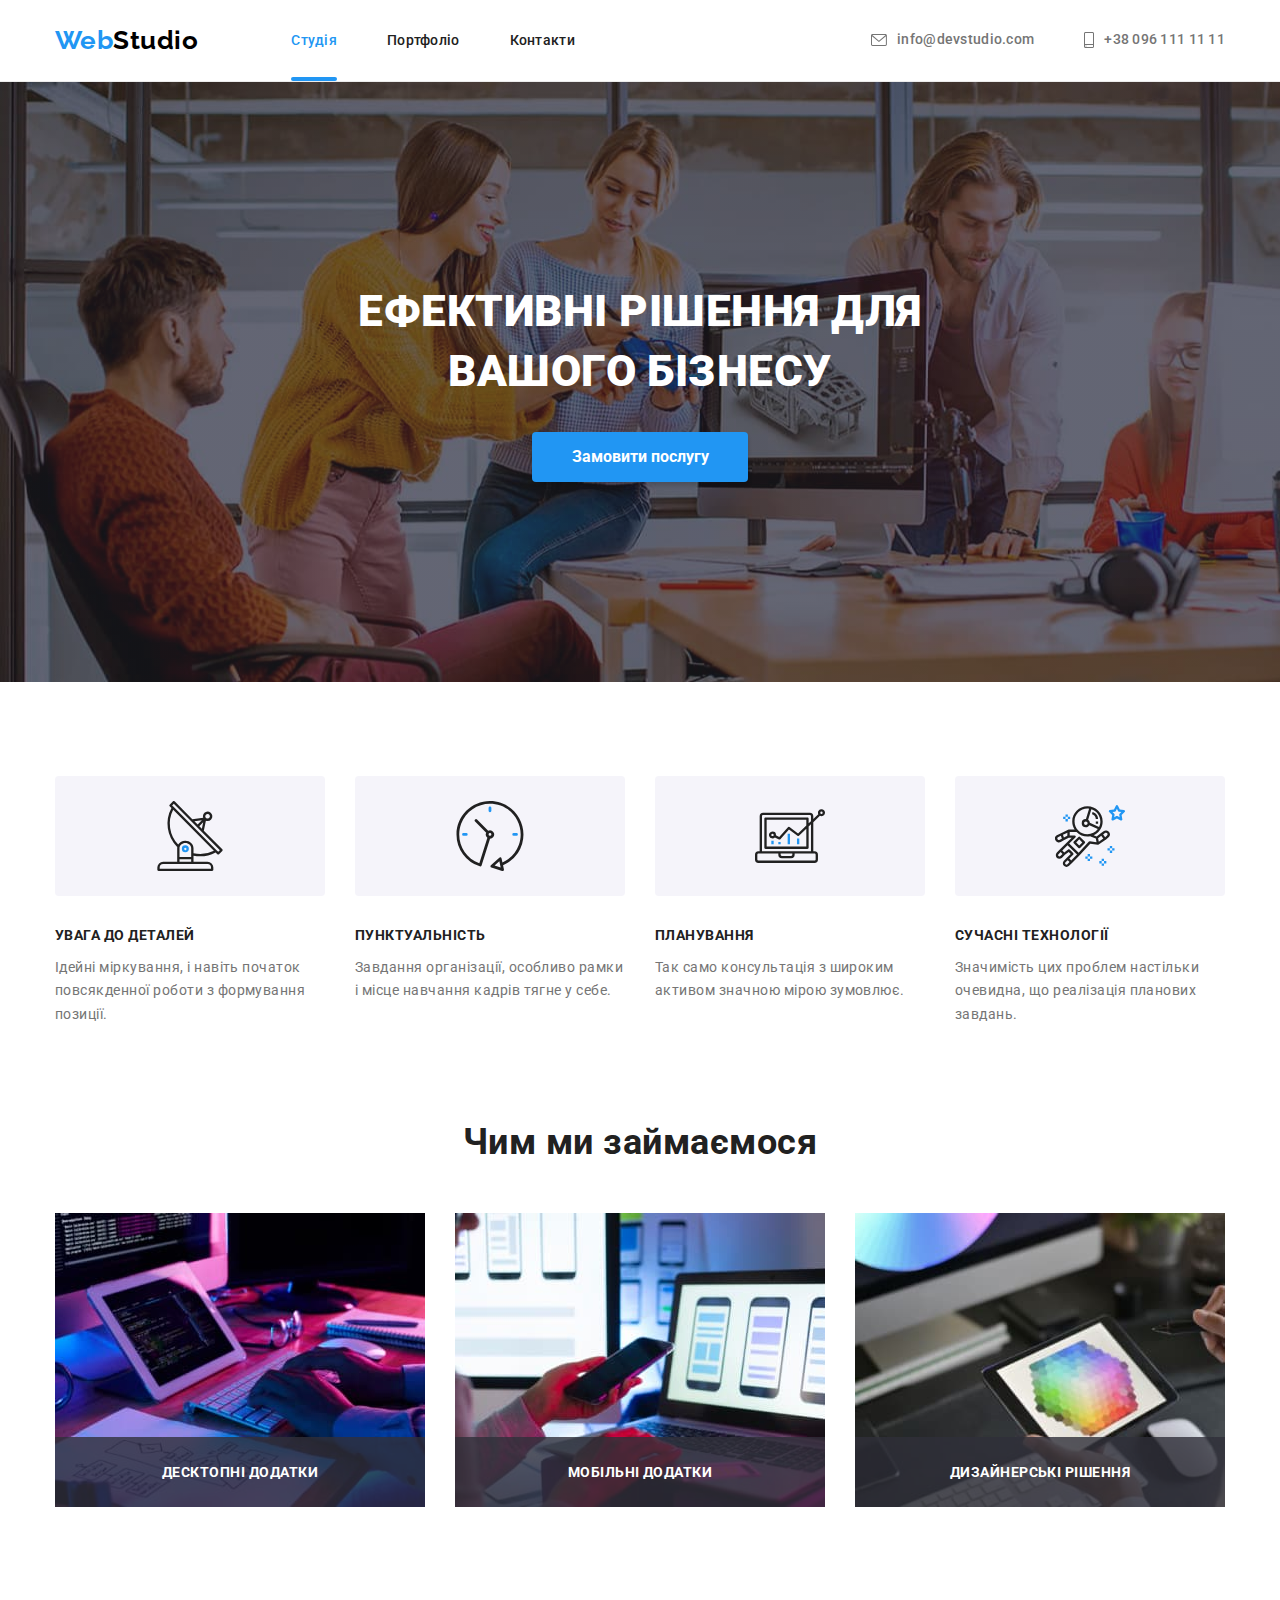
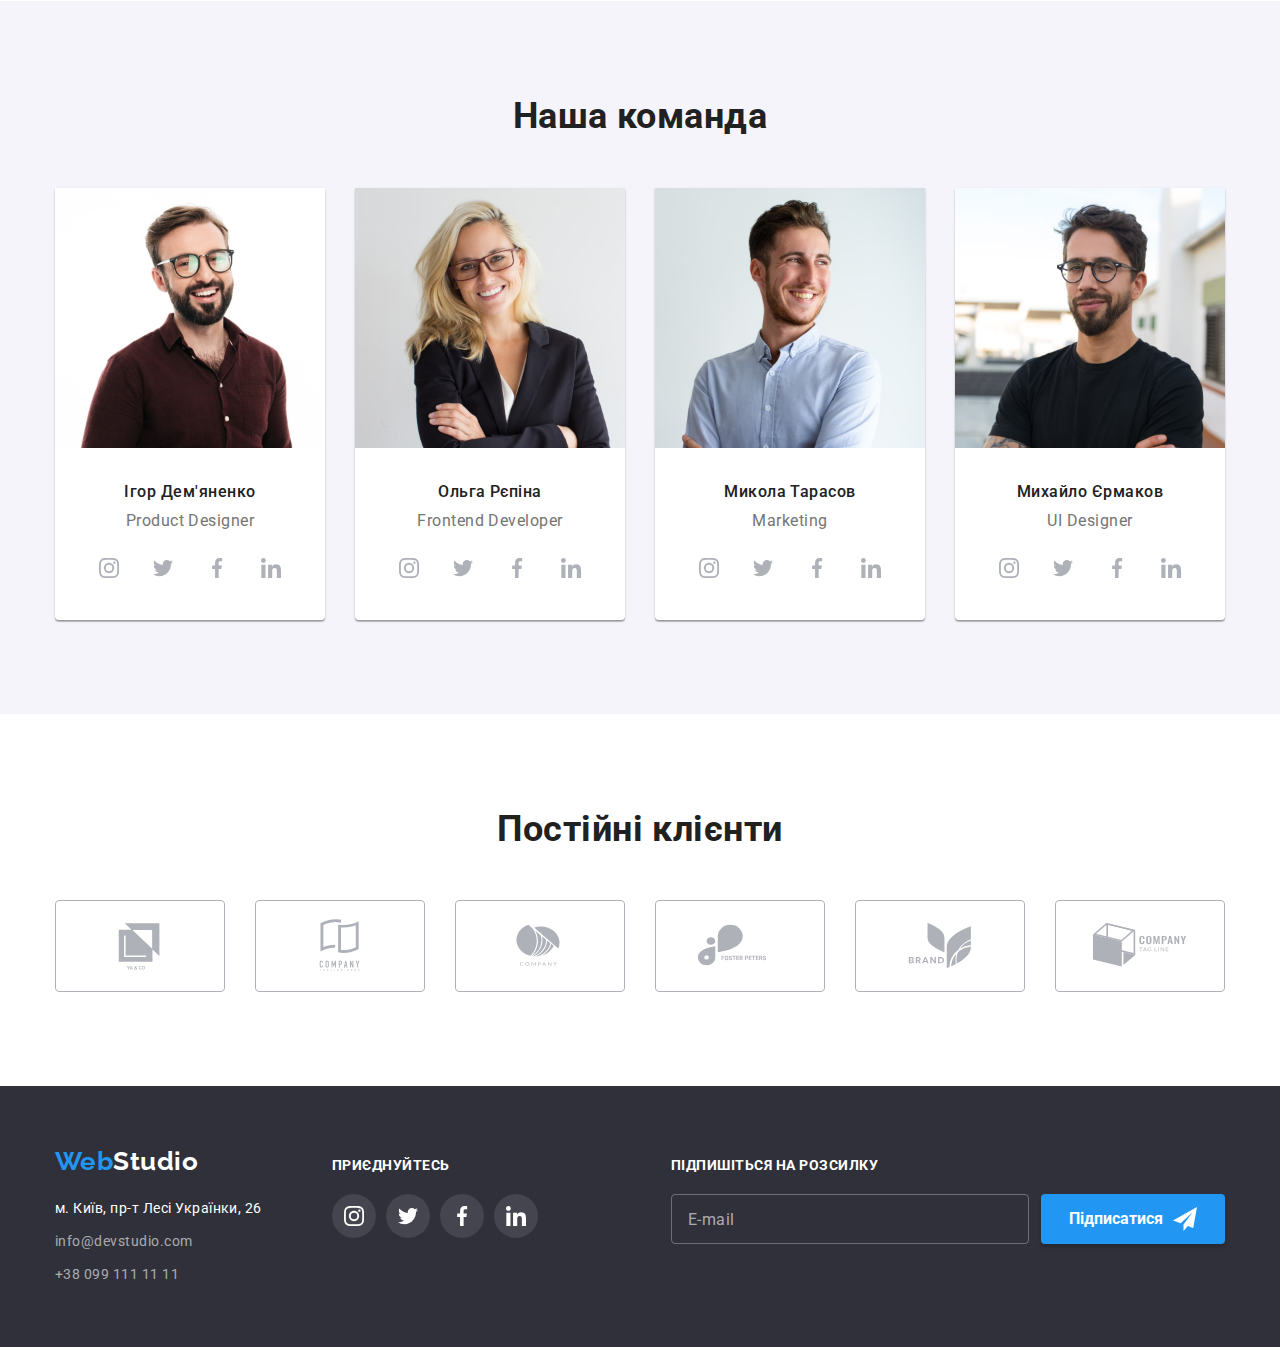
==== commit fdd47571: "adds final styles" ====
--- a/index.html
+++ b/index.html
@@ -5,36 +5,38 @@
     <meta http-equiv="X-UA-Compatible" content="IE=edge" />
     <meta name="viewport" content="width=device-width, initial-scale=1.0" />
     <title>WebStudio</title>
-    <link rel="stylesheet" href="./dist/css/main.min.css" />
+    <link rel="stylesheet" href="./css/main.min.css" />
   </head>
   <body>
     <!-- шапка -->
     <header class="page-header">
-      <div class="container">
-        <nav class="header-nav">
-          <a class="link logo" href="./index.html "> <span class="logo-start">Web</span>Studio</a>
-          <ul class="list site-nav">
-            <li class="item">
-              <a class="link current" href="./index.html">Студія</a>
-            </li>
-            <li class="item">
-              <a class="link" href="./portfolio.html">Портфоліо</a>
-            </li>
-            <li class="item"><a class="link" href="">Контакти</a></li>
+      <div class="container page-header__container">
+        <nav class="navigation">
+          <a class="logo logo--primary" href="./index.html ">
+            <span class="logo logo--blue">Web</span>Studio</a
+          >
+          <ul class="navigation__list">
+            <li class="navigation__item">
+              <a class="navigation__link navigation__link--current" href="./index.html">Студія</a>
+            </li>
+            <li class="navigation__item">
+              <a class="navigation__link" href="./portfolio.html">Портфоліо</a>
+            </li>
+            <li class="navigation__item"><a class="link navigation__link" href="">Контакти</a></li>
           </ul>
         </nav>
-        <ul class="list contacts-nav">
-          <li class="item">
-            <a class="link" href="mailto:info@devstudio.com">
-              <svg width="16" height="12" class="envelope">
+        <ul class="contacts__list">
+          <li class="contacts__item">
+            <a class="contacts__link" href="mailto:info@devstudio.com">
+              <svg width="16" height="12" class="contacts__icon">
                 <use href="./images/icons.svg/symbol-defs.svg#icon-envelope"></use>
               </svg>
               info@devstudio.com</a
             >
           </li>
-          <li class="item">
-            <a class="link" href="tel:+380961111111">
-              <svg width="10" height="16" class="phone">
+          <li class="contacts__item">
+            <a class="contacts__link" href="tel:+380961111111">
+              <svg width="10" height="16" class="contacts__icon">
                 <use href="./images/icons.svg/symbol-defs.svg#icon-phone"></use>
               </svg>
               +38 096 111 11 11</a
@@ -48,37 +50,39 @@
       <!-- Hero -->
       <section class="hero section overlay">
         <div class="container">
-          <h1 class="hero-title">
+          <h1 class="hero__title">
             Ефективні рішення для <br />
             вашого бізнесу
           </h1>
-          <button type="button" class="hero-button" data-modal-open>Замовити послугу</button>
+          <button type="button" class="hero__button" data-modal-open>Замовити послугу</button>
         </div>
       </section>
       <!-- Advantages -->
-      <section class="advantages section">
+      <section class="section advantages">
         <div class="container">
-          <h2 class="title title--visually-hidden">Нашi переваги</h2>
-          <ul class="list">
-            <li class="box icon-antenna">
-              <h3 class="subtitle">Увага до деталей</h3>
-              <p class="text">
+          <h2 class="advantages__title advantages__title--visually-hidden">Нашi переваги</h2>
+          <ul class="advantages__list">
+            <li class="advantages__item icon-antenna">
+              <h3 class="advantages__subtitle">Увага до деталей</h3>
+              <p class="advantages__text">
                 Ідейні міркування, і навіть початок повсякденної роботи з формування позиції.
               </p>
             </li>
-            <li class="box icon-clock">
-              <h3 class="subtitle">Пунктуальнiсть</h3>
-              <p class="text">
+            <li class="advantages__item icon-clock">
+              <h3 class="advantages__subtitle">Пунктуальнiсть</h3>
+              <p class="advantages__text">
                 Завдання організації, особливо рамки і місце навчання кадрів тягне у себе.
               </p>
             </li>
-            <li class="box icon-diagram">
-              <h3 class="subtitle">Планування</h3>
-              <p class="text">Так само консультація з широким активом значною мірою зумовлює.</p>
-            </li>
-            <li class="box icon-astronaut">
-              <h3 class="subtitle">Сучаснi технологiї</h3>
-              <p class="text">
+            <li class="advantages__item icon-diagram">
+              <h3 class="advantages__subtitle">Планування</h3>
+              <p class="advantages__text">
+                Так само консультація з широким активом значною мірою зумовлює.
+              </p>
+            </li>
+            <li class="advantages__item icon-astronaut">
+              <h3 class="advantages__subtitle">Сучаснi технологiї</h3>
+              <p class="advantages__text">
                 Значимість цих проблем настільки очевидна, що реалізація планових завдань.
               </p>
             </li>
@@ -88,42 +92,42 @@
       <!-- Specialization -->
       <section class="specialization section">
         <div class="container">
-          <h2 class="title">Чим ми займаємося</h2>
-          <ul class="list">
-            <li class="item">
-              <div class="thumb">
+          <h2 class="specialization__title">Чим ми займаємося</h2>
+          <ul class="specialization__list">
+            <li class="specialization__item">
+              <div class="specialization__thumb">
                 <img
-                  class="image"
+                  class="specialization__image"
                   src="./images/writing_code.jpg"
                   alt="Створюється розмітка макета"
                   width="370"
                   height="294"
                 />
-                <div class="thumb-description">Десктопні додатки</div>
-              </div>
-            </li>
-            <li class="item">
-              <div class="thumb">
+                <div class="specialization__description">Десктопні додатки</div>
+              </div>
+            </li>
+            <li class="specialization__item">
+              <div class="specialization__thumb">
                 <img
-                  class="image"
+                  class="specialization__image"
                   src="./images/choosing_interface.jpg"
                   alt="Вибирається інтерфейс"
                   width="370"
                   height="294"
                 />
-                <div class="thumb-description">Мобільні додатки</div>
-              </div>
-            </li>
-            <li class="item">
-              <div class="thumb">
+                <div class="specialization__description">Мобільні додатки</div>
+              </div>
+            </li>
+            <li class="specialization__item">
+              <div class="specialization__thumb">
                 <img
-                  class="image"
+                  class="specialization__image"
                   src="./images/choosing_color.jpg"
                   alt="Вибирається колір"
                   width="370"
                   height="294"
                 />
-                <div class="thumb-description">Дизайнерські рішення</div>
+                <div class="specialization__description">Дизайнерські рішення</div>
               </div>
             </li>
           </ul>
@@ -132,44 +136,44 @@
       <!-- Team -->
       <section class="team section">
         <div class="container">
-          <h2 class="title">Наша команда</h2>
-          <ul class="list">
-            <li class="card">
+          <h2 class="team__title">Наша команда</h2>
+          <ul class="team__list">
+            <li class="member-card">
               <img
-                class="image"
+                class="member-card__image"
                 src="./images/img-1.jpg"
                 alt="Фото Ігоря Дем'яненко"
                 width="270"
                 height="260"
               />
-              <div class="about">
-                <h3 class="subtitle">Ігор Дем'яненко</h3>
-                <p class="position" lang="en">Product Designer</p>
-                <ul class="list social-links">
-                  <li class="item">
-                    <a href="" class="link">
-                      <svg class="social-links-logo">
+              <div class="member-card__info">
+                <h3 class="member-card__name">Ігор Дем'яненко</h3>
+                <p class="member-card__position" lang="en">Product Designer</p>
+                <ul class="socials">
+                  <li class="socials__item">
+                    <a href="" class="socials__link socials__link--white">
+                      <svg class="socials__icon socials__icon--grey">
                         <use href="./images/icons.svg/symbol-defs.svg#icon-instagram"></use>
                       </svg>
                     </a>
                   </li>
-                  <li class="item">
-                    <a href="" class="link">
-                      <svg class="social-links-logo">
+                  <li class="socials__item">
+                    <a href="" class="socials__link socials__link--white">
+                      <svg class="socials__icon socials__icon--grey">
                         <use href="./images/icons.svg/symbol-defs.svg#icon-twitter"></use>
                       </svg>
                     </a>
                   </li>
-                  <li class="item">
-                    <a href="" class="link">
-                      <svg class="social-links-logo">
+                  <li class="socials__item">
+                    <a href="" class="socials__link socials__link--white">
+                      <svg class="socials__icon socials__icon--grey">
                         <use href="./images/icons.svg/symbol-defs.svg#icon-facebook"></use>
                       </svg>
                     </a>
                   </li>
-                  <li class="item">
-                    <a href="" class="link">
-                      <svg class="social-links-logo">
+                  <li class="socials__item">
+                    <a href="" class="socials__link socials__link--white">
+                      <svg class="socials__icon socials__icon--grey">
                         <use href="./images/icons.svg/symbol-defs.svg#icon-linkedin"></use>
                       </svg>
                     </a>
@@ -177,42 +181,42 @@
                 </ul>
               </div>
             </li>
-            <li class="card">
+            <li class="member-card">
               <img
-                class="image"
+                class="member-card__image"
                 src="./images/img-2.jpg"
                 alt="Фото Ольги Рєпіної"
                 width="270"
                 height="260"
               />
-              <div class="about">
-                <h3 class="subtitle">Ольга Рєпіна</h3>
-                <p class="position" lang="en">Frontend Developer</p>
-                <ul class="list social-links">
-                  <li class="item">
-                    <a href="" class="link">
-                      <svg class="social-links-logo">
+              <div class="member-card__info">
+                <h3 class="member-card__name">Ольга Рєпіна</h3>
+                <p class="member-card__position" lang="en">Frontend Developer</p>
+                <ul class="socials">
+                  <li class="socials__item">
+                    <a href="" class="socials__link socials__link--white">
+                      <svg class="socials__icon socials__icon--grey">
                         <use href="./images/icons.svg/symbol-defs.svg#icon-instagram"></use>
                       </svg>
                     </a>
                   </li>
-                  <li class="item">
-                    <a href="" class="link">
-                      <svg class="social-links-logo">
+                  <li class="socials__item">
+                    <a href="" class="socials__link socials__link--white">
+                      <svg class="socials__icon socials__icon--grey">
                         <use href="./images/icons.svg/symbol-defs.svg#icon-twitter"></use>
                       </svg>
                     </a>
                   </li>
-                  <li class="item">
-                    <a href="" class="link">
-                      <svg class="social-links-logo">
+                  <li class="socials__item">
+                    <a href="" class="socials__link socials__link--white">
+                      <svg class="socials__icon socials__icon--grey">
                         <use href="./images/icons.svg/symbol-defs.svg#icon-facebook"></use>
                       </svg>
                     </a>
                   </li>
-                  <li class="item">
-                    <a href="" class="link">
-                      <svg class="social-links-logo">
+                  <li class="socials__item">
+                    <a href="" class="socials__link socials__link--white">
+                      <svg class="socials__icon socials__icon--grey">
                         <use href="./images/icons.svg/symbol-defs.svg#icon-linkedin"></use>
                       </svg>
                     </a>
@@ -220,42 +224,42 @@
                 </ul>
               </div>
             </li>
-            <li class="card">
+            <li class="member-card">
               <img
-                class="image"
+                class="member-card__image"
                 src="./images/img-3.jpg"
                 alt="Фото Миколи Тарасова"
                 width="270"
                 height="260"
               />
-              <div class="about">
-                <h3 class="subtitle">Микола Тарасов</h3>
-                <p class="position" lang="en">Marketing</p>
-                <ul class="list social-links">
-                  <li class="item">
-                    <a href="" class="link">
-                      <svg class="social-links-logo">
+              <div class="member-card__info">
+                <h3 class="member-card__name">Микола Тарасов</h3>
+                <p class="member-card__position" lang="en">Marketing</p>
+                <ul class="socials">
+                  <li class="socials__item">
+                    <a href="" class="socials__link socials__link--white">
+                      <svg class="socials__icon socials__icon--grey">
                         <use href="./images/icons.svg/symbol-defs.svg#icon-instagram"></use>
                       </svg>
                     </a>
                   </li>
-                  <li class="item">
-                    <a href="" class="link">
-                      <svg class="social-links-logo">
+                  <li class="socials__item">
+                    <a href="" class="socials__link socials__link--white">
+                      <svg class="socials__icon socials__icon--grey">
                         <use href="./images/icons.svg/symbol-defs.svg#icon-twitter"></use>
                       </svg>
                     </a>
                   </li>
-                  <li class="item">
-                    <a href="" class="link">
-                      <svg class="social-links-logo">
+                  <li class="socials__item">
+                    <a href="" class="socials__link socials__link--white">
+                      <svg class="socials__icon socials__icon--grey">
                         <use href="./images/icons.svg/symbol-defs.svg#icon-facebook"></use>
                       </svg>
                     </a>
                   </li>
-                  <li class="item">
-                    <a href="" class="link">
-                      <svg class="social-links-logo">
+                  <li class="socials__item">
+                    <a href="" class="socials__link socials__link--white">
+                      <svg class="socials__icon socials__icon--grey">
                         <use href="./images/icons.svg/symbol-defs.svg#icon-linkedin"></use>
                       </svg>
                     </a>
@@ -263,42 +267,42 @@
                 </ul>
               </div>
             </li>
-            <li class="card">
+            <li class="member-card">
               <img
-                class="image"
+                class="member-card__image"
                 src="./images/img-4.jpg"
                 alt="Фото Михайла Єрмакова"
                 width="270"
                 height="260"
               />
-              <div class="about">
-                <h3 class="subtitle">Михайло Єрмаков</h3>
-                <p class="position" lang="en">UI Designer</p>
-                <ul class="list social-links">
-                  <li class="item">
-                    <a href="" class="link">
-                      <svg class="social-links-logo">
+              <div class="member-card__info">
+                <h3 class="member-card__name">Михайло Єрмаков</h3>
+                <p class="member-card__position" lang="en">UI Designer</p>
+                <ul class="socials">
+                  <li class="socials__item">
+                    <a href="" class="socials__link socials__link--white">
+                      <svg class="socials__icon socials__icon--grey">
                         <use href="./images/icons.svg/symbol-defs.svg#icon-instagram"></use>
                       </svg>
                     </a>
                   </li>
-                  <li class="item">
-                    <a href="" class="link">
-                      <svg class="social-links-logo">
+                  <li class="socials__item">
+                    <a href="" class="socials__link socials__link--white">
+                      <svg class="socials__icon socials__icon--grey">
                         <use href="./images/icons.svg/symbol-defs.svg#icon-twitter"></use>
                       </svg>
                     </a>
                   </li>
-                  <li class="item">
-                    <a href="" class="link">
-                      <svg class="social-links-logo">
+                  <li class="socials__item">
+                    <a href="" class="socials__link socials__link--white">
+                      <svg class="socials__icon socials__icon--grey">
                         <use href="./images/icons.svg/symbol-defs.svg#icon-facebook"></use>
                       </svg>
                     </a>
                   </li>
-                  <li class="item">
-                    <a href="" class="link">
-                      <svg class="social-links-logo">
+                  <li class="socials__item">
+                    <a href="" class="socials__link socials__link--white">
+                      <svg class="socials__icon socials__icon--grey">
                         <use href="./images/icons.svg/symbol-defs.svg#icon-linkedin"></use>
                       </svg>
                     </a>
@@ -312,46 +316,46 @@
       <!-- Clients -->
       <section class="section clients">
         <div class="container">
-          <h2 class="title">Постійні клієнти</h2>
-          <ul class="list clients-list">
-            <li class="item">
-              <a href="" class="link">
-                <svg class="clients-logo">
+          <h2 class="clients__title">Постійні клієнти</h2>
+          <ul class="clients__list">
+            <li class="clients__item">
+              <a href="" class="clients__link">
+                <svg class="clients__logo">
                   <use href="./images/icons.svg/symbol-defs.svg#icon-logo-1"></use>
                 </svg>
               </a>
             </li>
-            <li class="item">
-              <a href="" class="link">
-                <svg class="clients-logo">
+            <li class="clients__item">
+              <a href="" class="clients__link">
+                <svg class="clients__logo">
                   <use href="./images/icons.svg/symbol-defs.svg#icon-logo-2"></use>
                 </svg>
               </a>
             </li>
-            <li class="item">
-              <a href="" class="link">
-                <svg class="clients-logo">
+            <li class="clients__item">
+              <a href="" class="clients__link">
+                <svg class="clients__logo">
                   <use href="./images/icons.svg/symbol-defs.svg#icon-logo-3"></use>
                 </svg>
               </a>
             </li>
-            <li class="item">
-              <a href="" class="link">
-                <svg class="clients-logo">
+            <li class="clients__item">
+              <a href="" class="clients__link">
+                <svg class="clients__logo">
                   <use href="./images/icons.svg/symbol-defs.svg#icon-logo-4"></use>
                 </svg>
               </a>
             </li>
-            <li class="item">
-              <a href="" class="link">
-                <svg class="clients-logo">
+            <li class="clients__item">
+              <a href="" class="clients__link">
+                <svg class="clients__logo">
                   <use href="./images/icons.svg/symbol-defs.svg#icon-logo-5"></use>
                 </svg>
               </a>
             </li>
-            <li class="item">
-              <a href="" class="link">
-                <svg class="clients-logo">
+            <li class="clients__item">
+              <a href="" class="clients__link">
+                <svg class="clients__logo">
                   <use href="./images/icons.svg/symbol-defs.svg#icon-logo-6"></use>
                 </svg>
               </a>
@@ -362,16 +366,16 @@
     </main>
     <!-- Footer -->
     <footer class="page-footer">
-      <div class="container">
+      <div class="container page-footer__container">
         <div>
-          <a class="link logo" href="./index.html"
-            ><span class="logo-start">Web</span><span class="logo-end">Studio</span></a
+          <a class="logo logo--secondary" href="./index.html"
+            ><span class="logo logo--blue">Web</span><span class="logo logo--white">Studio</span></a
           >
-          <address class="address-nav">
-            <ul class="list">
-              <li class="item">
+          <address class="address">
+            <ul class="address__list">
+              <li class="address__item">
                 <a
-                  class="link map"
+                  class="address__map"
                   href="https://goo.gl/maps/hFDBtTGMjcZhoMpHA"
                   target="_blank"
                   rel="noopener noreferrer nofollow"
@@ -379,63 +383,63 @@
                   м. Київ, пр-т Лесі Українки, 26</a
                 >
               </li>
-              <li class="item">
-                <a class="link contact" href="mailto:info@devstudio.com">info@devstudio.com</a>
+              <li class="address__item">
+                <a class="address__contact" href="mailto:info@devstudio.com">info@devstudio.com</a>
               </li>
-              <li class="item">
-                <a class="link contact" href="tel:+380991111111">+38 099 111 11 11</a>
+              <li class="address__item">
+                <a class="address__contact" href="tel:+380991111111">+38 099 111 11 11</a>
               </li>
             </ul>
           </address>
         </div>
 
-        <div class="join-us">
-          <p class="join-us-title">приєднуйтесь</p>
-          <ul class="list social-links">
-            <li class="item">
-              <a href="" class="link">
-                <svg class="social-links-logo">
+        <div class="subscribtion">
+          <p class="subscribtion__title">приєднуйтесь</p>
+          <ul class="socials">
+            <li class="socials__item">
+              <a href="" class="socials__link">
+                <svg class="socials__icon">
                   <use href="./images/icons.svg/symbol-defs.svg#icon-instagram"></use>
                 </svg>
               </a>
             </li>
-            <li class="item">
-              <a href="" class="link">
-                <svg class="social-links-logo">
+            <li class="socials__item">
+              <a href="" class="socials__link">
+                <svg class="socials__icon">
                   <use href="./images/icons.svg/symbol-defs.svg#icon-twitter"></use>
                 </svg>
               </a>
             </li>
-            <li class="item">
-              <a href="" class="link">
-                <svg class="social-links-logo">
+            <li class="socials__item">
+              <a href="" class="socials__link">
+                <svg class="socials__icon">
                   <use href="./images/icons.svg/symbol-defs.svg#icon-facebook"></use>
                 </svg>
               </a>
             </li>
-            <li class="item">
-              <a href="" class="link">
-                <svg class="social-links-logo">
+            <li class="socials__item">
+              <a href="" class="socials__link">
+                <svg class="socials__icon">
                   <use href="./images/icons.svg/symbol-defs.svg#icon-linkedin"></use>
                 </svg>
               </a>
             </li>
           </ul>
         </div>
-        <div class="follow-us">
-          <p class="follow-us-title">Підпишіться на розсилку</p>
-          <form name="follow-us" class="follow-us-form">
+        <div class="subscribtion subscribtion--right">
+          <p class="subscribtion__title">Підпишіться на розсилку</p>
+          <form name="follow-us" class="subscribtion__form">
             <label name="email" for="email"></label>
             <input
               type="email"
               name="email"
               placeholder="E-mail"
-              class="follow-us-input"
+              class="subscribtion__input"
               id="email"
             />
-            <button type="submit" class="send-btn">
+            <button type="submit" class="subscribtion__btn">
               Підписатися
-              <svg class="send-icon" width="24" height="24">
+              <svg class="subscribtion__icon" width="24" height="24">
                 <use href="./images/icons.svg/symbol-defs.svg#icon-send"></use>
               </svg>
             </button>
@@ -446,60 +450,60 @@
 
     <div class="backdrop is-hidden" data-modal>
       <div class="modal">
-        <p class="modal-title">Залиште свої дані, ми вам передзвонимо</p>
-        <form name="modal-form" class="modal-form">
-          <label name="name" class="form-label" for="user-name">Ім'я</label>
-          <div class="form-field">
-            <input type="text" name="name" class="form-input" id="user-name" />
-            <svg class="icon" width="18" height="18">
+        <p class="modal__title">Залиште свої дані, ми вам передзвонимо</p>
+        <form name="form" class="form">
+          <label name="name" class="form__label" for="user-name">Ім'я</label>
+          <div class="form__field">
+            <input type="text" name="name" class="form__input" id="user-name" />
+            <svg class="form__icon" width="18" height="18">
               <use href="./images/icons.svg/symbol-defs.svg#icon-person"></use>
             </svg>
           </div>
 
-          <label name="phone" class="form-label" for="phone-number">Телефон </label>
-          <div class="form-field">
-            <input type="tel" name="phone" class="form-input" id="phone-number" />
-            <svg class="icon" width="18" height="18">
+          <label name="phone" class="form__label" for="phone-number">Телефон </label>
+          <div class="form__field">
+            <input type="tel" name="phone" class="form__input" id="phone-number" />
+            <svg class="form__icon" width="18" height="18">
               <use href="./images/icons.svg/symbol-defs.svg#icon-telephone"></use>
             </svg>
           </div>
 
-          <label name="email" class="form-label" for="email-address">Пошта</label>
-          <div class="form-field">
-            <input type="email" name="email" class="form-input" id="email-address" />
-            <svg class="icon" width="18" height="18">
+          <label name="email" class="form__label" for="email-address">Пошта</label>
+          <div class="form__field">
+            <input type="email" name="email" class="form__input" id="email-address" />
+            <svg class="form__icon" width="18" height="18">
               <use href="./images/icons.svg/symbol-defs.svg#icon-email"></use>
             </svg>
           </div>
-          <label name="comment" class="form-label"
+          <label name="comment" class="form__label"
             >Коментар<textarea
               type="text"
-              class="form-textarea"
+              class="form__textarea"
               placeholder="Введіть текст"
             ></textarea>
           </label>
-          <div class="agreement-wrapper">
-            <label name="agreement" class="agreement-label"
-              ><input type="checkbox" name="agree" class="checkbox-input visually-hidden" /><svg
-                class="icon-check"
-                width="16"
-                height="15"
-              >
+          <div class="agreement">
+            <label name="agreement" class="agreement__label"
+              ><input
+                type="checkbox"
+                name="agree"
+                class="agreement__checkbox agreement__checkbox--visually-hidden"
+              /><svg class="agreement__icon-check" width="16" height="15">
                 <use href="./images/icons.svg/symbol-defs.svg#icon-check"></use>
               </svg>
-              <svg class="icon-vector" width="16" height="15">
+              <svg class="agreement__icon agreement__icon-empty" width="16" height="15">
                 <use href="./images/icons.svg/symbol-defs.svg#icon-vector"></use>
               </svg>
 
               Погоджуюся з розсилкою та приймаю
-              <a href="" class="terms">Умови договору</a>
+              <a href="" class="agreement__terms">Умови договору</a>
             </label>
           </div>
 
-          <button type="submit" class="submit-btn">Відправити</button>
+          <button type="submit" class="form__btn">Відправити</button>
         </form>
         <button class="close-btn" data-modal-close>
-          <svg class="close-btn-icon" width="18" height="18">
+          <svg class="close-btn__icon" width="18" height="18">
             <use href="./images/icons.svg/symbol-defs.svg#icon-close"></use>
           </svg>
         </button>
--- a/css/main.min.css
+++ b/css/main.min.css
@@ -0,0 +1 @@
+/*! modern-normalize v1.1.0 | MIT License | https://github.com/sindresorhus/modern-normalize */@import"https://fonts.googleapis.com/css2?family=Raleway:wght@700&family=Roboto:wght@400;500;700;900&display=swap";*,::before,::after{-webkit-box-sizing:border-box;box-sizing:border-box}html{line-height:1.15;-webkit-text-size-adjust:100%;-moz-tab-size:4;-o-tab-size:4;tab-size:4}body{margin:0;font-family:system-ui,-apple-system,"Segoe UI",Roboto,Helvetica,Arial,sans-serif,"Apple Color Emoji","Segoe UI Emoji"}hr{height:0;color:inherit}abbr[title]{-webkit-text-decoration:underline dotted;text-decoration:underline dotted}b,strong{font-weight:bolder}code,kbd,samp,pre{font-family:ui-monospace,SFMono-Regular,Consolas,"Liberation Mono",Menlo,monospace;font-size:1em}small{font-size:80%}sub,sup{font-size:75%;line-height:0;position:relative;vertical-align:baseline}sub{bottom:-0.25em}sup{top:-0.5em}table{text-indent:0;border-color:inherit}button,input,optgroup,select,textarea{font-family:inherit;font-size:100%;line-height:1.15;margin:0}button,select{text-transform:none}button,[type=button],[type=reset],[type=submit]{-webkit-appearance:button}::-moz-focus-inner{border-style:none;padding:0}:-moz-focusring{outline:1px dotted ButtonText}:-moz-ui-invalid{box-shadow:none}legend{padding:0}progress{vertical-align:baseline}::-webkit-inner-spin-button,::-webkit-outer-spin-button{height:auto}[type=search]{-webkit-appearance:textfield;outline-offset:-2px}::-webkit-search-decoration{-webkit-appearance:none}::-webkit-file-upload-button{-webkit-appearance:button;font:inherit}summary{display:list-item}html{-webkit-box-sizing:border-box;box-sizing:border-box}body{background-color:#fff;color:#757575;letter-spacing:.03em;font-family:Roboto,sans-serif}h1,h2,h3,p,ul{margin:0;padding-left:0}.container{width:1200px;padding:0 15px;margin:0 auto}.section{padding-top:94px;padding-bottom:94px}.title--visually-hidden,.advantages__title--visually-hidden{position:absolute;white-space:nowrap;width:1px;height:1px;overflow:hidden;border:0;padding:0;clip:rect(0 0 0 0);-webkit-clip-path:inset(50%);clip-path:inset(50%);margin:-1px}.card-list,.sorter,.address__list,.clients__list,.socials,.team__list,.specialization__list,.advantages__list,.contacts__list,.navigation__list{list-style:none}.address__contact,.address__map,.clients__link,.socials__link,.agreement__terms:hover,.agreement__terms:focus,.contacts__link,.navigation__link,.logo{text-decoration:none}.page-header{background-color:#fff;border-bottom:1px solid #ececec}.page-header__container{display:-webkit-box;display:-ms-flexbox;display:flex;padding-top:25px;padding-bottom:25px}.logo{text-decoration:none;font-family:Raleway,sans-serif;font-weight:700;font-size:26px;line-height:1.19;color:#000}.logo--blue{color:#2196f3}.logo--primary{margin-right:93px}.logo--secondary{display:inline-block;margin-bottom:20px}.logo--white{color:#fff}.navigation{display:-webkit-box;display:-ms-flexbox;display:flex;-webkit-box-align:center;-ms-flex-align:center;align-items:center}.navigation__list{display:-webkit-box;display:-ms-flexbox;display:flex}.navigation__item:not(:last-child){margin-right:50px}.navigation__link{font-weight:500;font-size:14px;line-height:1.14;letter-spacing:.02em;color:#212121;-webkit-transition:color 250ms cubic-bezier(0.4, 0, 0.2, 1);transition:color 250ms cubic-bezier(0.4, 0, 0.2, 1)}.navigation__link:hover,.navigation__link:focus{color:#2196f3}.contacts__list{display:-webkit-box;display:-ms-flexbox;display:flex;-webkit-box-align:center;-ms-flex-align:center;align-items:center;margin-left:auto}.contacts__item:not(:last-child){margin-right:50px}.contacts__link{display:-webkit-box;display:-ms-flexbox;display:flex;-webkit-box-align:center;-ms-flex-align:center;align-items:center;font-weight:500;font-size:14px;line-height:1.14;letter-spacing:.02em;color:#757575;-webkit-transition:color 250ms cubic-bezier(0.4, 0, 0.2, 1);transition:color 250ms cubic-bezier(0.4, 0, 0.2, 1)}.contacts__link:hover,.contacts__link:focus{color:#2196f3}.contacts__icon{fill:#757575;margin-right:10px;-webkit-transition:fill 250ms var(--transition-timing-function);transition:fill 250ms var(--transition-timing-function)}.contacts__link:hover .contacts__icon,.contacts__link:focus .contacts__icon{fill:currentColor}.navigation__link--current{position:relative;padding-bottom:28px;color:#2196f3}.navigation__link--current::after{position:absolute;bottom:-5px;right:0;display:block;content:"";width:100%;height:4px;border-radius:2px;background-color:#2196f3}.hero{display:-webkit-box;display:-ms-flexbox;display:flex;-webkit-box-orient:vertical;-webkit-box-direction:normal;-ms-flex-direction:column;flex-direction:column;-webkit-box-align:center;-ms-flex-align:center;align-items:center;padding-top:200px;padding-bottom:200px;text-align:center}.hero__title{color:#fff;font-weight:900;font-size:44px;line-height:1.36;text-align:center;text-transform:uppercase;min-width:696px}.hero__button{color:#fff;background-color:#2196f3;font-family:inherit;font-weight:700;font-size:16px;line-height:1.88;-webkit-box-shadow:0px 4px 4px rgba(0,0,0,.15);box-shadow:0px 4px 4px rgba(0,0,0,.15);min-width:216px;box-shadow:0px 4px 4px rgba(0,0,0,.15);border:0;border-radius:4px;padding:10px 32px;text-align:center;margin-top:30px;-webkit-transition:background-color 250ms cubic-bezier(0.4, 0, 0.2, 1);transition:background-color 250ms cubic-bezier(0.4, 0, 0.2, 1)}.hero__button:hover,.hero__button:focus{background-color:#188ce8}.overlay{max-width:1600px;margin-left:auto;margin-right:auto;background-image:-webkit-gradient(linear, left top, right top, from(rgba(47, 48, 58, 0.4)), to(rgba(47, 48, 58, 0.4))),url(../../images/hero.jpg);background-image:linear-gradient(to right, rgba(47, 48, 58, 0.4), rgba(47, 48, 58, 0.4)),url(../../images/hero.jpg);background-color:#c4c4c4;background-size:cover;background-repeat:no-repeat}.backdrop{position:fixed;top:0;bottom:0;right:0;left:0;background-color:rgba(0,0,0,.2);opacity:1;-webkit-transition:opacity 250ms cubic-bezier(0.4, 0, 0.2, 1);transition:opacity 250ms cubic-bezier(0.4, 0, 0.2, 1)}.is-hidden{opacity:0;pointer-events:none;visibility:hidden}.modal{position:absolute;top:50%;left:50%;-webkit-transform:translate(-50%, -50%) scale(1);transform:translate(-50%, -50%) scale(1);-webkit-transition:-webkit-transform 250ms cubic-bezier(0.4, 0, 0.2, 1) 100ms;transition:-webkit-transform 250ms cubic-bezier(0.4, 0, 0.2, 1) 100ms;transition:transform 250ms cubic-bezier(0.4, 0, 0.2, 1) 100ms;transition:transform 250ms cubic-bezier(0.4, 0, 0.2, 1) 100ms, -webkit-transform 250ms cubic-bezier(0.4, 0, 0.2, 1) 100ms;padding:40px;width:528px;background-color:#fff}.backdrop--is-hidden .modal{-webkit-transform:translate(-50%, 50%) scale(1.2);transform:translate(-50%, 50%) scale(1.2)}.modal__title{margin-bottom:12px;font-weight:700;font-size:20px;line-height:1.15;text-align:center;color:#212121}.form__input,.form__textarea,.form__label{display:block}.form__label{margin-bottom:4px;font-weight:400;font-size:12px;line-height:1.17;letter-spacing:.01em}.form__field{position:relative;margin-bottom:10px}.form__input{padding-left:42px;width:100%;border:1px solid rgba(33,33,33,.2);border-radius:4px;height:44px;-webkit-transition:border 250ms cubic-bezier(0.4, 0, 0.2, 1);transition:border 250ms cubic-bezier(0.4, 0, 0.2, 1)}.form__input:focus,.form__input:hover{border:1px solid #2196f3;outline:none}.form__icon{position:absolute;top:50%;left:12px;-webkit-transform:translateY(-50%);transform:translateY(-50%);-webkit-transition:fill 250ms cubic-bezier(0.4, 0, 0.2, 1);transition:fill 250ms cubic-bezier(0.4, 0, 0.2, 1)}.form__input:focus+.form__icon,.form__input:hover+.form__icon{fill:#2196f3}.form__textarea{width:100%;height:120px;padding:12px 16px;margin-bottom:20px;margin-top:4px;border:1px solid rgba(33,33,33,.2);border-radius:4px;resize:none}.form__textarea::-webkit-input-placeholder{font-weight:400;font-size:12px;line-height:1.17;letter-spacing:.01em;color:rgba(117,117,117,.5);-webkit-transition:border 250ms cubic-bezier(0.4, 0, 0.2, 1);transition:border 250ms cubic-bezier(0.4, 0, 0.2, 1)}.form__textarea::-moz-placeholder{font-weight:400;font-size:12px;line-height:1.17;letter-spacing:.01em;color:rgba(117,117,117,.5);-moz-transition:border 250ms cubic-bezier(0.4, 0, 0.2, 1);transition:border 250ms cubic-bezier(0.4, 0, 0.2, 1)}.form__textarea:-ms-input-placeholder{font-weight:400;font-size:12px;line-height:1.17;letter-spacing:.01em;color:rgba(117,117,117,.5);-ms-transition:border 250ms cubic-bezier(0.4, 0, 0.2, 1);transition:border 250ms cubic-bezier(0.4, 0, 0.2, 1)}.form__textarea::-ms-input-placeholder{font-weight:400;font-size:12px;line-height:1.17;letter-spacing:.01em;color:rgba(117,117,117,.5);-ms-transition:border 250ms cubic-bezier(0.4, 0, 0.2, 1);transition:border 250ms cubic-bezier(0.4, 0, 0.2, 1)}.form__textarea::placeholder{font-weight:400;font-size:12px;line-height:1.17;letter-spacing:.01em;color:rgba(117,117,117,.5);-webkit-transition:border 250ms cubic-bezier(0.4, 0, 0.2, 1);transition:border 250ms cubic-bezier(0.4, 0, 0.2, 1)}.form__textarea:hover{border:1px solid #2196f3}.form__textarea:focus{border:1px solid #2196f3;outline:none}.form__btn{display:block;margin-right:auto;margin-left:auto;padding:10px 52px;background-color:#2196f3;border:none;-webkit-box-shadow:0px 4px 4px rgba(0,0,0,.15);box-shadow:0px 4px 4px rgba(0,0,0,.15);border-radius:4px;color:#fff;font-weight:700;font-size:16px;line-height:1.88;letter-spacing:.06em;cursor:pointer;-webkit-transition:background-color 250ms cubic-bezier(0.4, 0, 0.2, 1);transition:background-color 250ms cubic-bezier(0.4, 0, 0.2, 1)}.form__btn:hover{background-color:#188ce8}.form__btn:focus{background-color:#188ce8;text-decoration:none}.agreement{position:relative;padding-left:37px}.agreement__label{display:block;margin-bottom:30px;font-weight:400;font-size:14px;line-height:1.71;letter-spacing:.03em;color:#2196f3}.agreement__label:hover,.agreement__label:focus{text-decoration:none}.agreement__checkbox{-webkit-appearance:none;-moz-appearance:none;appearance:none}.agreement__icon-check,.agreement__icon-empty{position:absolute;left:14px;top:50%;-webkit-transform:translateY(-50%);transform:translateY(-50%);-webkit-transition:opacity 250ms cubic-bezier(0.4, 0, 0.2, 1),fill 250ms cubic-bezier(0.4, 0, 0.2, 1);transition:opacity 250ms cubic-bezier(0.4, 0, 0.2, 1),fill 250ms cubic-bezier(0.4, 0, 0.2, 1)}.agreement__icon-empty{fill:#000}.agreement__icon-check{opacity:0}.agreement__checkbox:checked+.agreement__icon-check{opacity:1}.agreement__checkbox:checked~.agreement__icon-empty{opacity:0}.agreement__checkbox:focus~.agreement__icon-empty{fill:#2196f3}.agreement__checkbox:checked~.agreement__icon-empty{fill:#2196f3}.agreement__terms{color:#2196f3}.close-btn{position:absolute;top:8px;right:8px;padding:0;display:-webkit-box;display:-ms-flexbox;display:flex;-webkit-box-align:center;-ms-flex-align:center;align-items:center;-webkit-box-pack:center;-ms-flex-pack:center;justify-content:center;cursor:pointer;width:30px;height:30px;border-radius:50%;background:#fff;border:1px solid rgba(0,0,0,.1)}.close-btn__icon{-webkit-transition:fill 250ms cubic-bezier(0.4, 0, 0.2, 1);transition:fill 250ms cubic-bezier(0.4, 0, 0.2, 1)}.close-btn:hover .close-btn__icon,.close-btn:focus .close-btn__icon{fill:#2196f3}.advantages__list{display:-webkit-box;display:-ms-flexbox;display:flex;margin-left:calc(-1 * 30px)}.advantages__item{margin-left:30px;-ms-flex-preferred-size:calc(100% / 4 - 30px);flex-basis:calc(100% / 4 - 30px)}.advantages__item::before{content:"";display:block;height:120px;border-radius:4px;background-color:#f5f4fa;background-repeat:no-repeat;background-position:center}.advantages__subtitle{margin-top:30px;margin-bottom:10px;font-size:14px;line-height:1.42;text-transform:uppercase;color:#212121}.advantages__text{font-style:normal;font-size:14px;line-height:1.71}.icon-antenna::before{background-image:url(../../images/icons/antenna\ 1.svg)}.icon-clock:before{background-image:url(../../images/icons/clock\ 1.svg)}.icon-diagram:before{background-image:url(../../images/icons/diagram\ 1.svg)}.icon-astronaut:before{background-image:url(../../images/icons/astronaut\ 1.svg)}.specialization{padding-top:0}.specialization__title{margin-bottom:50px;font-size:36px;line-height:1.17;color:#212121;text-align:center}.specialization__list{display:-webkit-box;display:-ms-flexbox;display:flex;margin-left:calc(-1 * 30px)}.specialization__item{margin-left:30px;-ms-flex-preferred-size:calc(100% / 3 - 30px);flex-basis:calc(100% / 3 - 30px)}.specialization__thumb{position:relative}.specialization__image{display:block}.specialization__description{position:absolute;bottom:0;right:0;left:0;width:100%;padding-top:27px;padding-bottom:27px;font-weight:700;font-size:14px;text-align:center;text-transform:uppercase;background-color:rgba(47,48,58,.8);color:#fff}.team{background-color:#f5f4fa}.team__title{margin-bottom:50px;font-size:36px;line-height:1.17;text-align:center;color:#212121}.team__list{display:-webkit-box;display:-ms-flexbox;display:flex;margin-left:calc(-1 * 30px)}.member-card{margin-left:30px;-ms-flex-preferred-size:calc(100% / 4 - 30px);flex-basis:calc(100% / 4 - 30px);background-color:#fff;-webkit-box-shadow:0px 1px 3px rgba(0,0,0,.12),0px 1px 1px rgba(0,0,0,.14),0px 2px 1px rgba(0,0,0,.2);box-shadow:0px 1px 3px rgba(0,0,0,.12),0px 1px 1px rgba(0,0,0,.14),0px 2px 1px rgba(0,0,0,.2);border-radius:0px 0px 4px 4px}.member-card__info{padding-top:30px;padding-bottom:30px;padding-left:32px;padding-right:32px}.member-card__name{margin-bottom:10px;font-weight:500;font-size:16px;line-height:1.19;text-align:center;color:#212121}.member-card__position{margin-bottom:16px;font-size:16px;line-height:1.19;text-align:center;margin-bottom:16px}.socials{display:-webkit-box;display:-ms-flexbox;display:flex;margin:0;padding:0}.socials__item:not(:last-child){margin-right:10px}.socials__link{display:-webkit-box;display:-ms-flexbox;display:flex;-webkit-box-pack:center;-ms-flex-pack:center;justify-content:center;-webkit-box-align:center;-ms-flex-align:center;align-items:center;width:44px;height:44px;border-radius:50%;background:rgba(255,255,255,.1);-webkit-transition:background-color 250ms cubic-bezier(0.4, 0, 0.2, 1);transition:background-color 250ms cubic-bezier(0.4, 0, 0.2, 1)}.socials__link:hover,.socials__link:focus{background-color:#2196f3}.socials__icon{width:20px;height:20px;fill:#fff;-webkit-transition:fill 250ms cubic-bezier(0.4, 0, 0.2, 1);transition:fill 250ms cubic-bezier(0.4, 0, 0.2, 1)}.socials__link:hover .socials__icon,.socials__link:focus .socials__icon{fill:#fff}.socials__link--white{background-color:#fff}.socials__icon--grey{fill:#afb1b8}.clients__title{margin-bottom:50px;font-size:36px;line-height:1.17;text-align:center;color:#212121}.clients__list{display:-webkit-box;display:-ms-flexbox;display:flex;gap:30px}.clients__item{-ms-flex-preferred-size:calc((100% - 150px)/6);flex-basis:calc((100% - 150px)/6)}.clients__link{display:-webkit-box;display:-ms-flexbox;display:flex;-webkit-box-pack:center;-ms-flex-pack:center;justify-content:center;-webkit-box-align:center;-ms-flex-align:center;align-items:center;height:92px;border:1px solid #afb1b8;border-radius:4px;cursor:pointer;-webkit-transition:border 250ms cubic-bezier(0.4, 0, 0.2, 1);transition:border 250ms cubic-bezier(0.4, 0, 0.2, 1)}.clients__link:hover,.clients__link:focus{border:1px solid #2196f3}.clients__logo{width:106px;height:60px;fill:#afb1b8;-webkit-transition:fill 250ms cubic-bezier(0.4, 0, 0.2, 1);transition:fill 250ms cubic-bezier(0.4, 0, 0.2, 1)}.clients__link:hover .clients__logo,.clients__link:focus .clients__logo{fill:#2196f3}.page-footer{padding-top:60px;padding-bottom:60px;background-color:#2f303a}.page-footer__container{display:-webkit-box;display:-ms-flexbox;display:flex;-webkit-box-align:baseline;-ms-flex-align:baseline;align-items:baseline}.address__list{font-style:normal;font-family:Roboto,sans-serif}.address__item:not(:last-child){margin-bottom:9px}.address__map{display:inline-block;font-size:14px;line-height:1.71;color:#fff;-webkit-transition:color 250ms cubic-bezier(0.4, 0, 0.2, 1);transition:color 250ms cubic-bezier(0.4, 0, 0.2, 1)}.address__map:hover,.address__map:focus{color:#2196f3}.address__contact{font-size:14px;line-height:1.71;color:rgba(255,255,255,.6);-webkit-transition:color 250ms cubic-bezier(0.4, 0, 0.2, 1);transition:color 250ms cubic-bezier(0.4, 0, 0.2, 1)}.address__contact:hover,.address__contact:focus{color:#2196f3}.subscribtion{margin-left:70px}.subscribtion--right{margin-left:auto}.subscribtion__title{font-weight:700;font-size:14px;line-height:1.14;text-transform:uppercase;color:#fff;margin-bottom:20px}.subscribtion__form{display:-webkit-box;display:-ms-flexbox;display:flex}.subscribtion__input{margin-right:12px;width:358px;height:50px;padding-left:16px;background-color:rgba(0,0,0,0);border:1px solid rgba(255,255,255,.3);border-radius:4px;color:#fff}.subscribtion__input::-webkit-input-placeholder{font-weight:400;font-size:16px;line-height:1.25;letter-spacing:.03em;color:rgba(255,255,255,.6)}.subscribtion__input::-moz-placeholder{font-weight:400;font-size:16px;line-height:1.25;letter-spacing:.03em;color:rgba(255,255,255,.6)}.subscribtion__input:-ms-input-placeholder{font-weight:400;font-size:16px;line-height:1.25;letter-spacing:.03em;color:rgba(255,255,255,.6)}.subscribtion__input::-ms-input-placeholder{font-weight:400;font-size:16px;line-height:1.25;letter-spacing:.03em;color:rgba(255,255,255,.6)}.subscribtion__input::placeholder{font-weight:400;font-size:16px;line-height:1.25;letter-spacing:.03em;color:rgba(255,255,255,.6)}.subscribtion__btn{display:-webkit-box;display:-ms-flexbox;display:flex;-webkit-box-align:center;-ms-flex-align:center;align-items:center;padding:10px 28px;font-weight:700;font-size:16px;line-height:1.88;color:#fff;background-color:#2196f3;border-radius:4px;-webkit-box-shadow:0px 4px 4px rgba(0,0,0,.15);box-shadow:0px 4px 4px rgba(0,0,0,.15);border:none;cursor:pointer;-webkit-transition:background-color 250ms cubic-bezier(0.4, 0, 0.2, 1);transition:background-color 250ms cubic-bezier(0.4, 0, 0.2, 1)}.subscribtion__btn:focus,.subscribtion__btn:hover{background-color:#188ce8}.subscribtion__icon{margin-left:10px;fill:#fff}.sorter{display:-webkit-box;display:-ms-flexbox;display:flex;-webkit-box-pack:center;-ms-flex-pack:center;justify-content:center;margin-left:auto;margin-right:auto;margin-bottom:34px;padding-left:0}.sorter__item:not(:last-child){margin-right:8px}.sorter__button{font-weight:500;font-size:16px;line-height:1.63;background:#f5f4fa;padding:6px 22px;border-radius:4px;text-align:center;border:none;cursor:pointer;-webkit-transition:color 250ms cubic-bezier(0.4, 0, 0.2, 1),background-color 250ms cubic-bezier(0.4, 0, 0.2, 1),-webkit-box-shadow 250ms cubic-bezier(0.4, 0, 0.2, 1);transition:color 250ms cubic-bezier(0.4, 0, 0.2, 1),background-color 250ms cubic-bezier(0.4, 0, 0.2, 1),-webkit-box-shadow 250ms cubic-bezier(0.4, 0, 0.2, 1);transition:color 250ms cubic-bezier(0.4, 0, 0.2, 1),background-color 250ms cubic-bezier(0.4, 0, 0.2, 1),box-shadow 250ms cubic-bezier(0.4, 0, 0.2, 1);transition:color 250ms cubic-bezier(0.4, 0, 0.2, 1),background-color 250ms cubic-bezier(0.4, 0, 0.2, 1),box-shadow 250ms cubic-bezier(0.4, 0, 0.2, 1),-webkit-box-shadow 250ms cubic-bezier(0.4, 0, 0.2, 1)}.sorter__button:hover,.sorter__button:focus{color:#fff;background-color:#2196f3;-webkit-box-shadow:0px 3px 1px rgba(0,0,0,.1),0px 1px 2px rgba(0,0,0,.08),0px 2px 2px rgba(0,0,0,.12);box-shadow:0px 3px 1px rgba(0,0,0,.1),0px 1px 2px rgba(0,0,0,.08),0px 2px 2px rgba(0,0,0,.12)}.sorter__button--active{color:#fff;background-color:#2196f3;-webkit-box-shadow:0px 3px 1px rgba(0,0,0,.1),0px 1px 2px rgba(0,0,0,.08),0px 2px 2px rgba(0,0,0,.12);box-shadow:0px 3px 1px rgba(0,0,0,.1),0px 1px 2px rgba(0,0,0,.08),0px 2px 2px rgba(0,0,0,.12)}.card-list{padding-left:0;display:-webkit-box;display:-ms-flexbox;display:flex;-ms-flex-wrap:wrap;flex-wrap:wrap;margin-top:calc(-1 * 30px);margin-left:calc(-1 * 30px)}.card-list__item{margin-top:30px;margin-left:30px;-ms-flex-preferred-size:calc(100% / 3 - 30px);flex-basis:calc(100% / 3 - 30px)}.card{display:block;text-decoration:none;-webkit-transition:-webkit-box-shadow 250ms cubic-bezier(0.4, 0, 0.2, 1);transition:-webkit-box-shadow 250ms cubic-bezier(0.4, 0, 0.2, 1);transition:box-shadow 250ms cubic-bezier(0.4, 0, 0.2, 1);transition:box-shadow 250ms cubic-bezier(0.4, 0, 0.2, 1), -webkit-box-shadow 250ms cubic-bezier(0.4, 0, 0.2, 1);overflow:hidden}.card:hover,.card:focus{-webkit-box-shadow:0px 1px 1px rgba(0,0,0,.12),0px 4px 4px rgba(0,0,0,.06),1px 4px 6px rgba(0,0,0,.16);box-shadow:0px 1px 1px rgba(0,0,0,.12),0px 4px 4px rgba(0,0,0,.06),1px 4px 6px rgba(0,0,0,.16)}.card__thumb{position:relative;display:block;width:100%;overflow:hidden}.card__image{display:block;max-width:100%}.card__description{padding:20px 24px;border-bottom:1px solid #eee;border-left:1px solid #eee;border-right:1px solid #eee}.card__title{margin-bottom:4px;color:#212121;font-size:18px;line-height:2;letter-spacing:.06em}.card__text{color:#757575;font-size:16px;line-height:1.88}.card__overlay{position:absolute;top:100%;left:0;display:block;width:100%;height:100%;padding:63px 24px;background-color:rgba(33,150,243,.9);-webkit-transition:-webkit-transform 250ms cubic-bezier(0.4, 0, 0.2, 1);transition:-webkit-transform 250ms cubic-bezier(0.4, 0, 0.2, 1);transition:transform 250ms cubic-bezier(0.4, 0, 0.2, 1);transition:transform 250ms cubic-bezier(0.4, 0, 0.2, 1), -webkit-transform 250ms cubic-bezier(0.4, 0, 0.2, 1)}.card:hover .card__overlay,.card:focus .card__overlay{-webkit-transform:translateY(-100%);transform:translateY(-100%)}.card__overlay-text{font-size:18px;line-height:1.56;color:#fff}/*# sourceMappingURL=main.min.css.map */